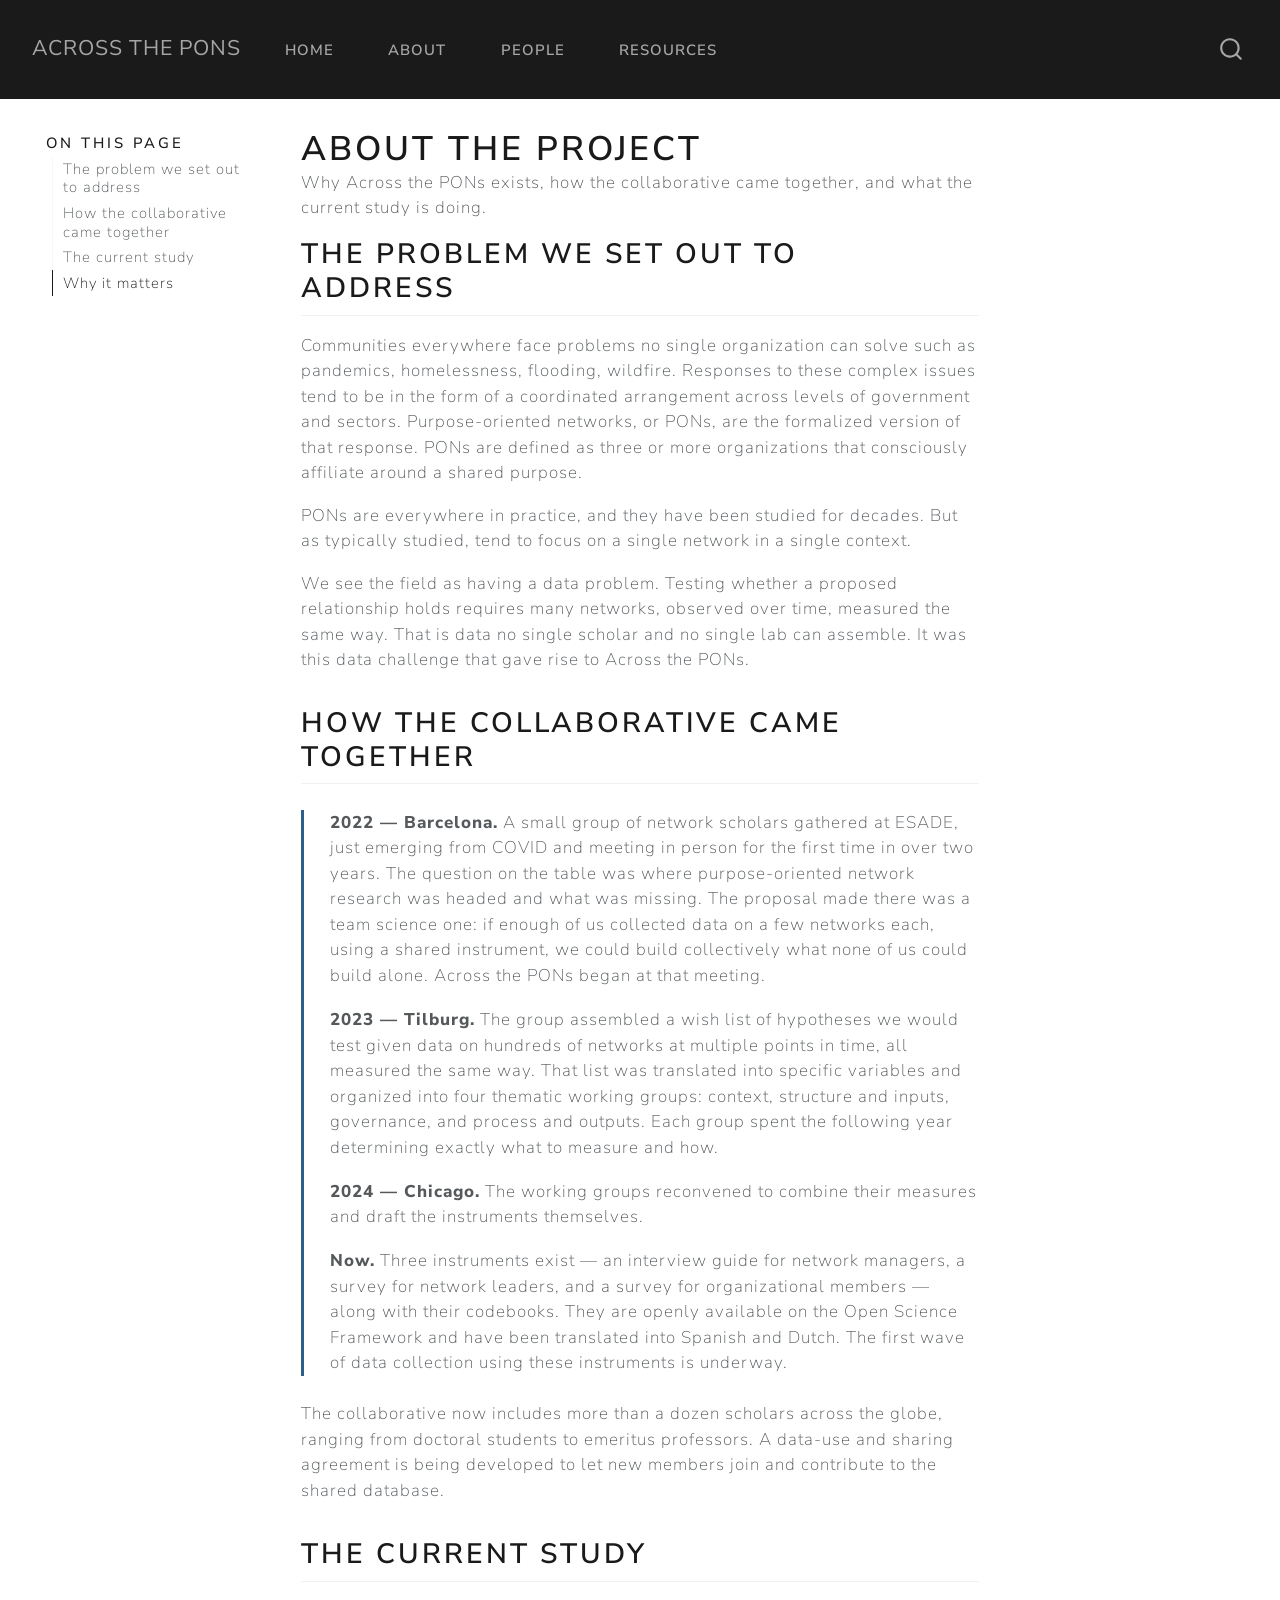
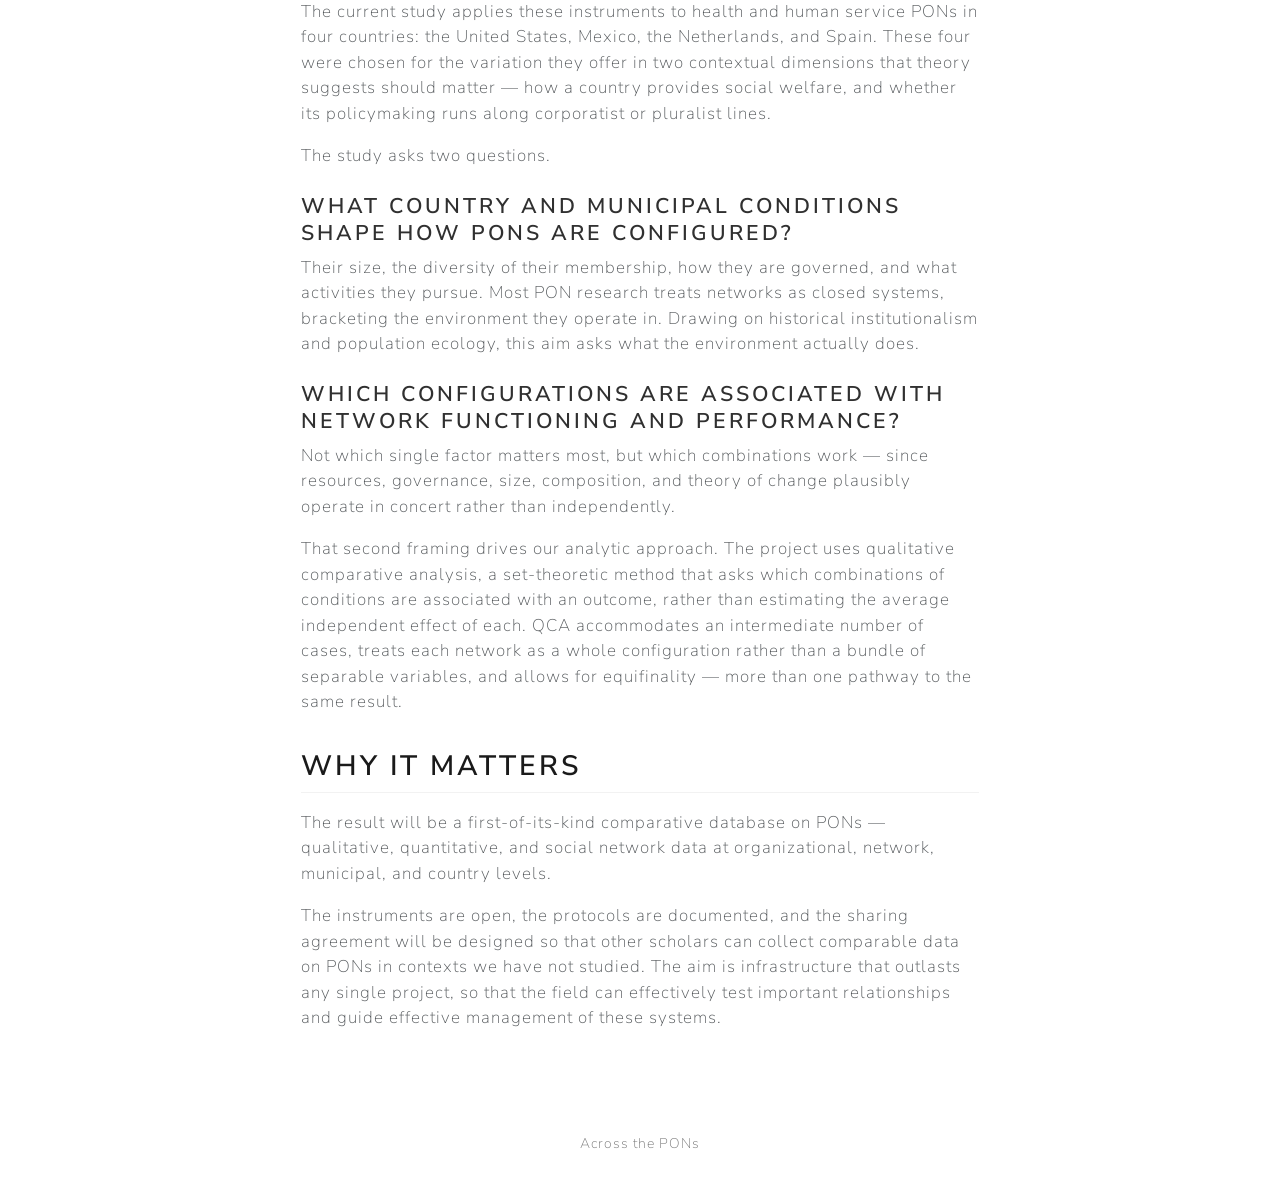
==== about.html @ 0e970400 "Built site for gh-pages" ====
<!DOCTYPE html>
<html xmlns="http://www.w3.org/1999/xhtml" lang="en" xml:lang="en"><head>

<meta charset="utf-8">
<meta name="generator" content="quarto-1.8.25">

<meta name="viewport" content="width=device-width, initial-scale=1.0, user-scalable=yes">

<meta name="description" content="Why Across the PONs exists, how the collaborative came together, and what the current study is doing.">

<title>About the Project – Across the PONs</title>
<style>
code{white-space: pre-wrap;}
span.smallcaps{font-variant: small-caps;}
div.columns{display: flex; gap: min(4vw, 1.5em);}
div.column{flex: auto; overflow-x: auto;}
div.hanging-indent{margin-left: 1.5em; text-indent: -1.5em;}
ul.task-list{list-style: none;}
ul.task-list li input[type="checkbox"] {
  width: 0.8em;
  margin: 0 0.8em 0.2em -1em; /* quarto-specific, see https://github.com/quarto-dev/quarto-cli/issues/4556 */ 
  vertical-align: middle;
}
</style>


<script src="site_libs/quarto-nav/quarto-nav.js"></script>
<script src="site_libs/quarto-nav/headroom.min.js"></script>
<script src="site_libs/clipboard/clipboard.min.js"></script>
<script src="site_libs/quarto-search/autocomplete.umd.js"></script>
<script src="site_libs/quarto-search/fuse.min.js"></script>
<script src="site_libs/quarto-search/quarto-search.js"></script>
<meta name="quarto:offset" content="./">
<script src="site_libs/quarto-html/quarto.js" type="module"></script>
<script src="site_libs/quarto-html/tabsets/tabsets.js" type="module"></script>
<script src="site_libs/quarto-html/axe/axe-check.js" type="module"></script>
<script src="site_libs/quarto-html/popper.min.js"></script>
<script src="site_libs/quarto-html/tippy.umd.min.js"></script>
<script src="site_libs/quarto-html/anchor.min.js"></script>
<link href="site_libs/quarto-html/tippy.css" rel="stylesheet">
<link href="site_libs/quarto-html/quarto-syntax-highlighting-7b89279ff1a6dce999919e0e67d4d9ec.css" rel="stylesheet" id="quarto-text-highlighting-styles">
<script src="site_libs/bootstrap/bootstrap.min.js"></script>
<link href="site_libs/bootstrap/bootstrap-icons.css" rel="stylesheet">
<link href="site_libs/bootstrap/bootstrap-cc1d64809b8ed731f92ea1275fe9f05b.min.css" rel="stylesheet" append-hash="true" id="quarto-bootstrap" data-mode="light">
<script id="quarto-search-options" type="application/json">{
  "location": "navbar",
  "copy-button": false,
  "collapse-after": 3,
  "panel-placement": "end",
  "type": "overlay",
  "limit": 50,
  "keyboard-shortcut": [
    "f",
    "/",
    "s"
  ],
  "show-item-context": false,
  "language": {
    "search-no-results-text": "No results",
    "search-matching-documents-text": "matching documents",
    "search-copy-link-title": "Copy link to search",
    "search-hide-matches-text": "Hide additional matches",
    "search-more-match-text": "more match in this document",
    "search-more-matches-text": "more matches in this document",
    "search-clear-button-title": "Clear",
    "search-text-placeholder": "",
    "search-detached-cancel-button-title": "Cancel",
    "search-submit-button-title": "Submit",
    "search-label": "Search"
  }
}</script>


<link rel="stylesheet" href="styles.css">
<meta property="og:title" content="About the Project – Across the PONs">
<meta property="og:description" content="Why Across the PONs exists, how the collaborative came together, and what the current study is doing.">
<meta property="og:site_name" content="Across the PONs">
</head>

<body class="floating nav-fixed quarto-light">

<div id="quarto-search-results"></div>
  <header id="quarto-header" class="headroom fixed-top">
    <nav class="navbar navbar-expand-lg " data-bs-theme="dark">
      <div class="navbar-container container-fluid">
      <div class="navbar-brand-container mx-auto">
    <a href="./index.html" class="navbar-brand navbar-brand-logo">
    </a>
    <a class="navbar-brand" href="./index.html">
    <span class="navbar-title">Across the PONs</span>
    </a>
  </div>
            <div id="quarto-search" class="" title="Search"></div>
          <button class="navbar-toggler" type="button" data-bs-toggle="collapse" data-bs-target="#navbarCollapse" aria-controls="navbarCollapse" role="menu" aria-expanded="false" aria-label="Toggle navigation" onclick="if (window.quartoToggleHeadroom) { window.quartoToggleHeadroom(); }">
  <span class="navbar-toggler-icon"></span>
</button>
          <div class="collapse navbar-collapse" id="navbarCollapse">
            <ul class="navbar-nav navbar-nav-scroll me-auto">
  <li class="nav-item">
    <a class="nav-link" href="./index.html"> 
<span class="menu-text">Home</span></a>
  </li>  
  <li class="nav-item">
    <a class="nav-link active" href="./about.html" aria-current="page"> 
<span class="menu-text">About</span></a>
  </li>  
  <li class="nav-item">
    <a class="nav-link" href="./people.html"> 
<span class="menu-text">People</span></a>
  </li>  
  <li class="nav-item">
    <a class="nav-link" href="./resources.html"> 
<span class="menu-text">Resources</span></a>
  </li>  
</ul>
          </div> <!-- /navcollapse -->
            <div class="quarto-navbar-tools">
</div>
      </div> <!-- /container-fluid -->
    </nav>
</header>
<!-- content -->
<div id="quarto-content" class="quarto-container page-columns page-rows-contents page-layout-article page-navbar">
<!-- sidebar -->
  <nav id="quarto-sidebar" class="sidebar collapse collapse-horizontal quarto-sidebar-collapse-item sidebar-navigation floating overflow-auto">
    <nav id="TOC" role="doc-toc" class="toc-active">
    <h2 id="toc-title">On this page</h2>
   
  <ul>
  <li><a href="#the-problem-we-set-out-to-address" id="toc-the-problem-we-set-out-to-address" class="nav-link active" data-scroll-target="#the-problem-we-set-out-to-address">The problem we set out to address</a></li>
  <li><a href="#how-the-collaborative-came-together" id="toc-how-the-collaborative-came-together" class="nav-link" data-scroll-target="#how-the-collaborative-came-together">How the collaborative came together</a></li>
  <li><a href="#the-current-study" id="toc-the-current-study" class="nav-link" data-scroll-target="#the-current-study">The current study</a></li>
  <li><a href="#why-it-matters" id="toc-why-it-matters" class="nav-link" data-scroll-target="#why-it-matters">Why it matters</a></li>
  </ul>
</nav>
</nav>
<div id="quarto-sidebar-glass" class="quarto-sidebar-collapse-item" data-bs-toggle="collapse" data-bs-target=".quarto-sidebar-collapse-item"></div>
<!-- margin-sidebar -->
    <div id="quarto-margin-sidebar" class="sidebar margin-sidebar zindex-bottom">
    </div>
<!-- main -->
<main class="content" id="quarto-document-content">

<header id="title-block-header" class="quarto-title-block default">
<div class="quarto-title">
<h1 class="title">About the Project</h1>
</div>

<div>
  <div class="description">
    Why Across the PONs exists, how the collaborative came together, and what the current study is doing.
  </div>
</div>


<div class="quarto-title-meta">

    
  
    
  </div>
  


</header>


<section id="the-problem-we-set-out-to-address" class="level2">
<h2 class="anchored" data-anchor-id="the-problem-we-set-out-to-address">The problem we set out to address</h2>
<p>Communities everywhere face problems no single organization can solve such as pandemics, homelessness, flooding, wildfire. Responses to these complex issues tend to be in the form of a coordinated arrangement across levels of government and sectors. Purpose-oriented networks, or PONs, are the formalized version of that response. PONs are defined as three or more organizations that consciously affiliate around a shared purpose.</p>
<p>PONs are everywhere in practice, and they have been studied for decades. But as typically studied, tend to focus on a single network in a single context.</p>
<p>We see the field as having a data problem. Testing whether a proposed relationship holds requires many networks, observed over time, measured the same way. That is data no single scholar and no single lab can assemble. It was this data challenge that gave rise to Across the PONs.</p>
</section>
<section id="how-the-collaborative-came-together" class="level2">
<h2 class="anchored" data-anchor-id="how-the-collaborative-came-together">How the collaborative came together</h2>
<div class="timeline">
<p><strong>2022 — Barcelona.</strong> A small group of network scholars gathered at ESADE, just emerging from COVID and meeting in person for the first time in over two years. The question on the table was where purpose-oriented network research was headed and what was missing. The proposal made there was a team science one: if enough of us collected data on a few networks each, using a shared instrument, we could build collectively what none of us could build alone. Across the PONs began at that meeting.</p>
<p><strong>2023 — Tilburg.</strong> The group assembled a wish list of hypotheses we would test given data on hundreds of networks at multiple points in time, all measured the same way. That list was translated into specific variables and organized into four thematic working groups: context, structure and inputs, governance, and process and outputs. Each group spent the following year determining exactly what to measure and how.</p>
<p><strong>2024 — Chicago.</strong> The working groups reconvened to combine their measures and draft the instruments themselves.</p>
<p><strong>Now.</strong> Three instruments exist — an interview guide for network managers, a survey for network leaders, and a survey for organizational members — along with their codebooks. They are openly available on the Open Science Framework and have been translated into Spanish and Dutch. The first wave of data collection using these instruments is underway.</p>
</div>
<p>The collaborative now includes more than a dozen scholars across the globe, ranging from doctoral students to emeritus professors. A data-use and sharing agreement is being developed to let new members join and contribute to the shared database.</p>
</section>
<section id="the-current-study" class="level2">
<h2 class="anchored" data-anchor-id="the-current-study">The current study</h2>
<p>The current study applies these instruments to health and human service PONs in four countries: the United States, Mexico, the Netherlands, and Spain. These four were chosen for the variation they offer in two contextual dimensions that theory suggests should matter — how a country provides social welfare, and whether its policymaking runs along corporatist or pluralist lines.</p>
<p>The study asks two questions.</p>
<section id="what-country-and-municipal-conditions-shape-how-pons-are-configured" class="level4">
<h4 class="anchored" data-anchor-id="what-country-and-municipal-conditions-shape-how-pons-are-configured">What country and municipal conditions shape how PONs are configured?</h4>
<p>Their size, the diversity of their membership, how they are governed, and what activities they pursue. Most PON research treats networks as closed systems, bracketing the environment they operate in. Drawing on historical institutionalism and population ecology, this aim asks what the environment actually does.</p>
</section>
<section id="which-configurations-are-associated-with-network-functioning-and-performance" class="level4">
<h4 class="anchored" data-anchor-id="which-configurations-are-associated-with-network-functioning-and-performance">Which configurations are associated with network functioning and performance?</h4>
<p>Not which single factor matters most, but which combinations work — since resources, governance, size, composition, and theory of change plausibly operate in concert rather than independently.</p>
<p>That second framing drives our analytic approach. The project uses qualitative comparative analysis, a set-theoretic method that asks which combinations of conditions are associated with an outcome, rather than estimating the average independent effect of each. QCA accommodates an intermediate number of cases, treats each network as a whole configuration rather than a bundle of separable variables, and allows for equifinality — more than one pathway to the same result.</p>
</section>
</section>
<section id="why-it-matters" class="level2">
<h2 class="anchored" data-anchor-id="why-it-matters">Why it matters</h2>
<p>The result will be a first-of-its-kind comparative database on PONs — qualitative, quantitative, and social network data at organizational, network, municipal, and country levels.</p>
<p>The instruments are open, the protocols are documented, and the sharing agreement will be designed so that other scholars can collect comparable data on PONs in contexts we have not studied. The aim is infrastructure that outlasts any single project, so that the field can effectively test important relationships and guide effective management of these systems.</p>


</section>

</main> <!-- /main -->
<script id="quarto-html-after-body" type="application/javascript">
  window.document.addEventListener("DOMContentLoaded", function (event) {
    const icon = "";
    const anchorJS = new window.AnchorJS();
    anchorJS.options = {
      placement: 'right',
      icon: icon
    };
    anchorJS.add('.anchored');
    const isCodeAnnotation = (el) => {
      for (const clz of el.classList) {
        if (clz.startsWith('code-annotation-')) {                     
          return true;
        }
      }
      return false;
    }
    const onCopySuccess = function(e) {
      // button target
      const button = e.trigger;
      // don't keep focus
      button.blur();
      // flash "checked"
      button.classList.add('code-copy-button-checked');
      var currentTitle = button.getAttribute("title");
      button.setAttribute("title", "Copied!");
      let tooltip;
      if (window.bootstrap) {
        button.setAttribute("data-bs-toggle", "tooltip");
        button.setAttribute("data-bs-placement", "left");
        button.setAttribute("data-bs-title", "Copied!");
        tooltip = new bootstrap.Tooltip(button, 
          { trigger: "manual", 
            customClass: "code-copy-button-tooltip",
            offset: [0, -8]});
        tooltip.show();    
      }
      setTimeout(function() {
        if (tooltip) {
          tooltip.hide();
          button.removeAttribute("data-bs-title");
          button.removeAttribute("data-bs-toggle");
          button.removeAttribute("data-bs-placement");
        }
        button.setAttribute("title", currentTitle);
        button.classList.remove('code-copy-button-checked');
      }, 1000);
      // clear code selection
      e.clearSelection();
    }
    const getTextToCopy = function(trigger) {
      const outerScaffold = trigger.parentElement.cloneNode(true);
      const codeEl = outerScaffold.querySelector('code');
      for (const childEl of codeEl.children) {
        if (isCodeAnnotation(childEl)) {
          childEl.remove();
        }
      }
      return codeEl.innerText;
    }
    const clipboard = new window.ClipboardJS('.code-copy-button:not([data-in-quarto-modal])', {
      text: getTextToCopy
    });
    clipboard.on('success', onCopySuccess);
    if (window.document.getElementById('quarto-embedded-source-code-modal')) {
      const clipboardModal = new window.ClipboardJS('.code-copy-button[data-in-quarto-modal]', {
        text: getTextToCopy,
        container: window.document.getElementById('quarto-embedded-source-code-modal')
      });
      clipboardModal.on('success', onCopySuccess);
    }
      var localhostRegex = new RegExp(/^(?:http|https):\/\/localhost\:?[0-9]*\//);
      var mailtoRegex = new RegExp(/^mailto:/);
        var filterRegex = new RegExp("https:\/\/across-the-pons\.github\.io");
      var isInternal = (href) => {
          return filterRegex.test(href) || localhostRegex.test(href) || mailtoRegex.test(href);
      }
      // Inspect non-navigation links and adorn them if external
     var links = window.document.querySelectorAll('a[href]:not(.nav-link):not(.navbar-brand):not(.toc-action):not(.sidebar-link):not(.sidebar-item-toggle):not(.pagination-link):not(.no-external):not([aria-hidden]):not(.dropdown-item):not(.quarto-navigation-tool):not(.about-link)');
      for (var i=0; i<links.length; i++) {
        const link = links[i];
        if (!isInternal(link.href)) {
          // undo the damage that might have been done by quarto-nav.js in the case of
          // links that we want to consider external
          if (link.dataset.originalHref !== undefined) {
            link.href = link.dataset.originalHref;
          }
        }
      }
    function tippyHover(el, contentFn, onTriggerFn, onUntriggerFn) {
      const config = {
        allowHTML: true,
        maxWidth: 500,
        delay: 100,
        arrow: false,
        appendTo: function(el) {
            return el.parentElement;
        },
        interactive: true,
        interactiveBorder: 10,
        theme: 'quarto',
        placement: 'bottom-start',
      };
      if (contentFn) {
        config.content = contentFn;
      }
      if (onTriggerFn) {
        config.onTrigger = onTriggerFn;
      }
      if (onUntriggerFn) {
        config.onUntrigger = onUntriggerFn;
      }
      window.tippy(el, config); 
    }
    const noterefs = window.document.querySelectorAll('a[role="doc-noteref"]');
    for (var i=0; i<noterefs.length; i++) {
      const ref = noterefs[i];
      tippyHover(ref, function() {
        // use id or data attribute instead here
        let href = ref.getAttribute('data-footnote-href') || ref.getAttribute('href');
        try { href = new URL(href).hash; } catch {}
        const id = href.replace(/^#\/?/, "");
        const note = window.document.getElementById(id);
        if (note) {
          return note.innerHTML;
        } else {
          return "";
        }
      });
    }
    const xrefs = window.document.querySelectorAll('a.quarto-xref');
    const processXRef = (id, note) => {
      // Strip column container classes
      const stripColumnClz = (el) => {
        el.classList.remove("page-full", "page-columns");
        if (el.children) {
          for (const child of el.children) {
            stripColumnClz(child);
          }
        }
      }
      stripColumnClz(note)
      if (id === null || id.startsWith('sec-')) {
        // Special case sections, only their first couple elements
        const container = document.createElement("div");
        if (note.children && note.children.length > 2) {
          container.appendChild(note.children[0].cloneNode(true));
          for (let i = 1; i < note.children.length; i++) {
            const child = note.children[i];
            if (child.tagName === "P" && child.innerText === "") {
              continue;
            } else {
              container.appendChild(child.cloneNode(true));
              break;
            }
          }
          if (window.Quarto?.typesetMath) {
            window.Quarto.typesetMath(container);
          }
          return container.innerHTML
        } else {
          if (window.Quarto?.typesetMath) {
            window.Quarto.typesetMath(note);
          }
          return note.innerHTML;
        }
      } else {
        // Remove any anchor links if they are present
        const anchorLink = note.querySelector('a.anchorjs-link');
        if (anchorLink) {
          anchorLink.remove();
        }
        if (window.Quarto?.typesetMath) {
          window.Quarto.typesetMath(note);
        }
        if (note.classList.contains("callout")) {
          return note.outerHTML;
        } else {
          return note.innerHTML;
        }
      }
    }
    for (var i=0; i<xrefs.length; i++) {
      const xref = xrefs[i];
      tippyHover(xref, undefined, function(instance) {
        instance.disable();
        let url = xref.getAttribute('href');
        let hash = undefined; 
        if (url.startsWith('#')) {
          hash = url;
        } else {
          try { hash = new URL(url).hash; } catch {}
        }
        if (hash) {
          const id = hash.replace(/^#\/?/, "");
          const note = window.document.getElementById(id);
          if (note !== null) {
            try {
              const html = processXRef(id, note.cloneNode(true));
              instance.setContent(html);
            } finally {
              instance.enable();
              instance.show();
            }
          } else {
            // See if we can fetch this
            fetch(url.split('#')[0])
            .then(res => res.text())
            .then(html => {
              const parser = new DOMParser();
              const htmlDoc = parser.parseFromString(html, "text/html");
              const note = htmlDoc.getElementById(id);
              if (note !== null) {
                const html = processXRef(id, note);
                instance.setContent(html);
              } 
            }).finally(() => {
              instance.enable();
              instance.show();
            });
          }
        } else {
          // See if we can fetch a full url (with no hash to target)
          // This is a special case and we should probably do some content thinning / targeting
          fetch(url)
          .then(res => res.text())
          .then(html => {
            const parser = new DOMParser();
            const htmlDoc = parser.parseFromString(html, "text/html");
            const note = htmlDoc.querySelector('main.content');
            if (note !== null) {
              // This should only happen for chapter cross references
              // (since there is no id in the URL)
              // remove the first header
              if (note.children.length > 0 && note.children[0].tagName === "HEADER") {
                note.children[0].remove();
              }
              const html = processXRef(null, note);
              instance.setContent(html);
            } 
          }).finally(() => {
            instance.enable();
            instance.show();
          });
        }
      }, function(instance) {
      });
    }
        let selectedAnnoteEl;
        const selectorForAnnotation = ( cell, annotation) => {
          let cellAttr = 'data-code-cell="' + cell + '"';
          let lineAttr = 'data-code-annotation="' +  annotation + '"';
          const selector = 'span[' + cellAttr + '][' + lineAttr + ']';
          return selector;
        }
        const selectCodeLines = (annoteEl) => {
          const doc = window.document;
          const targetCell = annoteEl.getAttribute("data-target-cell");
          const targetAnnotation = annoteEl.getAttribute("data-target-annotation");
          const annoteSpan = window.document.querySelector(selectorForAnnotation(targetCell, targetAnnotation));
          const lines = annoteSpan.getAttribute("data-code-lines").split(",");
          const lineIds = lines.map((line) => {
            return targetCell + "-" + line;
          })
          let top = null;
          let height = null;
          let parent = null;
          if (lineIds.length > 0) {
              //compute the position of the single el (top and bottom and make a div)
              const el = window.document.getElementById(lineIds[0]);
              top = el.offsetTop;
              height = el.offsetHeight;
              parent = el.parentElement.parentElement;
            if (lineIds.length > 1) {
              const lastEl = window.document.getElementById(lineIds[lineIds.length - 1]);
              const bottom = lastEl.offsetTop + lastEl.offsetHeight;
              height = bottom - top;
            }
            if (top !== null && height !== null && parent !== null) {
              // cook up a div (if necessary) and position it 
              let div = window.document.getElementById("code-annotation-line-highlight");
              if (div === null) {
                div = window.document.createElement("div");
                div.setAttribute("id", "code-annotation-line-highlight");
                div.style.position = 'absolute';
                parent.appendChild(div);
              }
              div.style.top = top - 2 + "px";
              div.style.height = height + 4 + "px";
              div.style.left = 0;
              let gutterDiv = window.document.getElementById("code-annotation-line-highlight-gutter");
              if (gutterDiv === null) {
                gutterDiv = window.document.createElement("div");
                gutterDiv.setAttribute("id", "code-annotation-line-highlight-gutter");
                gutterDiv.style.position = 'absolute';
                const codeCell = window.document.getElementById(targetCell);
                const gutter = codeCell.querySelector('.code-annotation-gutter');
                gutter.appendChild(gutterDiv);
              }
              gutterDiv.style.top = top - 2 + "px";
              gutterDiv.style.height = height + 4 + "px";
            }
            selectedAnnoteEl = annoteEl;
          }
        };
        const unselectCodeLines = () => {
          const elementsIds = ["code-annotation-line-highlight", "code-annotation-line-highlight-gutter"];
          elementsIds.forEach((elId) => {
            const div = window.document.getElementById(elId);
            if (div) {
              div.remove();
            }
          });
          selectedAnnoteEl = undefined;
        };
          // Handle positioning of the toggle
      window.addEventListener(
        "resize",
        throttle(() => {
          elRect = undefined;
          if (selectedAnnoteEl) {
            selectCodeLines(selectedAnnoteEl);
          }
        }, 10)
      );
      function throttle(fn, ms) {
      let throttle = false;
      let timer;
        return (...args) => {
          if(!throttle) { // first call gets through
              fn.apply(this, args);
              throttle = true;
          } else { // all the others get throttled
              if(timer) clearTimeout(timer); // cancel #2
              timer = setTimeout(() => {
                fn.apply(this, args);
                timer = throttle = false;
              }, ms);
          }
        };
      }
        // Attach click handler to the DT
        const annoteDls = window.document.querySelectorAll('dt[data-target-cell]');
        for (const annoteDlNode of annoteDls) {
          annoteDlNode.addEventListener('click', (event) => {
            const clickedEl = event.target;
            if (clickedEl !== selectedAnnoteEl) {
              unselectCodeLines();
              const activeEl = window.document.querySelector('dt[data-target-cell].code-annotation-active');
              if (activeEl) {
                activeEl.classList.remove('code-annotation-active');
              }
              selectCodeLines(clickedEl);
              clickedEl.classList.add('code-annotation-active');
            } else {
              // Unselect the line
              unselectCodeLines();
              clickedEl.classList.remove('code-annotation-active');
            }
          });
        }
    const findCites = (el) => {
      const parentEl = el.parentElement;
      if (parentEl) {
        const cites = parentEl.dataset.cites;
        if (cites) {
          return {
            el,
            cites: cites.split(' ')
          };
        } else {
          return findCites(el.parentElement)
        }
      } else {
        return undefined;
      }
    };
    var bibliorefs = window.document.querySelectorAll('a[role="doc-biblioref"]');
    for (var i=0; i<bibliorefs.length; i++) {
      const ref = bibliorefs[i];
      const citeInfo = findCites(ref);
      if (citeInfo) {
        tippyHover(citeInfo.el, function() {
          var popup = window.document.createElement('div');
          citeInfo.cites.forEach(function(cite) {
            var citeDiv = window.document.createElement('div');
            citeDiv.classList.add('hanging-indent');
            citeDiv.classList.add('csl-entry');
            var biblioDiv = window.document.getElementById('ref-' + cite);
            if (biblioDiv) {
              citeDiv.innerHTML = biblioDiv.innerHTML;
            }
            popup.appendChild(citeDiv);
          });
          return popup.innerHTML;
        });
      }
    }
  });
  </script>
</div> <!-- /content -->
<footer class="footer">
  <div class="nav-footer">
    <div class="nav-footer-left">
      &nbsp;
    </div>   
    <div class="nav-footer-center">
<p>Across the PONs</p>
</div>
    <div class="nav-footer-right">
      &nbsp;
    </div>
  </div>
</footer>




</body></html>
---- site_libs/quarto-html/tippy.css ----
.tippy-box[data-animation=fade][data-state=hidden]{opacity:0}[data-tippy-root]{max-width:calc(100vw - 10px)}.tippy-box{position:relative;background-color:#333;color:#fff;border-radius:4px;font-size:14px;line-height:1.4;white-space:normal;outline:0;transition-property:transform,visibility,opacity}.tippy-box[data-placement^=top]>.tippy-arrow{bottom:0}.tippy-box[data-placement^=top]>.tippy-arrow:before{bottom:-7px;left:0;border-width:8px 8px 0;border-top-color:initial;transform-origin:center top}.tippy-box[data-placement^=bottom]>.tippy-arrow{top:0}.tippy-box[data-placement^=bottom]>.tippy-arrow:before{top:-7px;left:0;border-width:0 8px 8px;border-bottom-color:initial;transform-origin:center bottom}.tippy-box[data-placement^=left]>.tippy-arrow{right:0}.tippy-box[data-placement^=left]>.tippy-arrow:before{border-width:8px 0 8px 8px;border-left-color:initial;right:-7px;transform-origin:center left}.tippy-box[data-placement^=right]>.tippy-arrow{left:0}.tippy-box[data-placement^=right]>.tippy-arrow:before{left:-7px;border-width:8px 8px 8px 0;border-right-color:initial;transform-origin:center right}.tippy-box[data-inertia][data-state=visible]{transition-timing-function:cubic-bezier(.54,1.5,.38,1.11)}.tippy-arrow{width:16px;height:16px;color:#333}.tippy-arrow:before{content:"";position:absolute;border-color:transparent;border-style:solid}.tippy-content{position:relative;padding:5px 9px;z-index:1}
---- site_libs/quarto-html/quarto-syntax-highlighting-7b89279ff1a6dce999919e0e67d4d9ec.css ----
/* quarto syntax highlight colors */
:root {
  --quarto-hl-ot-color: #003B4F;
  --quarto-hl-at-color: #657422;
  --quarto-hl-ss-color: #20794D;
  --quarto-hl-an-color: #5E5E5E;
  --quarto-hl-fu-color: #4758AB;
  --quarto-hl-st-color: #20794D;
  --quarto-hl-cf-color: #003B4F;
  --quarto-hl-op-color: #5E5E5E;
  --quarto-hl-er-color: #AD0000;
  --quarto-hl-bn-color: #AD0000;
  --quarto-hl-al-color: #AD0000;
  --quarto-hl-va-color: #111111;
  --quarto-hl-bu-color: inherit;
  --quarto-hl-ex-color: inherit;
  --quarto-hl-pp-color: #AD0000;
  --quarto-hl-in-color: #5E5E5E;
  --quarto-hl-vs-color: #20794D;
  --quarto-hl-wa-color: #5E5E5E;
  --quarto-hl-do-color: #5E5E5E;
  --quarto-hl-im-color: #00769E;
  --quarto-hl-ch-color: #20794D;
  --quarto-hl-dt-color: #AD0000;
  --quarto-hl-fl-color: #AD0000;
  --quarto-hl-co-color: #5E5E5E;
  --quarto-hl-cv-color: #5E5E5E;
  --quarto-hl-cn-color: #8f5902;
  --quarto-hl-sc-color: #5E5E5E;
  --quarto-hl-dv-color: #AD0000;
  --quarto-hl-kw-color: #003B4F;
}

/* other quarto variables */
:root {
  --quarto-font-monospace: SFMono-Regular, Menlo, Monaco, Consolas, "Liberation Mono", "Courier New", monospace;
}

/* syntax highlight based on Pandoc's rules */
pre > code.sourceCode > span {
  color: #003B4F;
}

code.sourceCode > span {
  color: #003B4F;
}

div.sourceCode,
div.sourceCode pre.sourceCode {
  color: #003B4F;
}

/* Normal */
code span {
  color: #003B4F;
}

/* Alert */
code span.al {
  color: #AD0000;
  font-style: inherit;
}

/* Annotation */
code span.an {
  color: #5E5E5E;
  font-style: inherit;
}

/* Attribute */
code span.at {
  color: #657422;
  font-style: inherit;
}

/* BaseN */
code span.bn {
  color: #AD0000;
  font-style: inherit;
}

/* BuiltIn */
code span.bu {
  font-style: inherit;
}

/* ControlFlow */
code span.cf {
  color: #003B4F;
  font-weight: bold;
  font-style: inherit;
}

/* Char */
code span.ch {
  color: #20794D;
  font-style: inherit;
}

/* Constant */
code span.cn {
  color: #8f5902;
  font-style: inherit;
}

/* Comment */
code span.co {
  color: #5E5E5E;
  font-style: inherit;
}

/* CommentVar */
code span.cv {
  color: #5E5E5E;
  font-style: italic;
}

/* Documentation */
code span.do {
  color: #5E5E5E;
  font-style: italic;
}

/* DataType */
code span.dt {
  color: #AD0000;
  font-style: inherit;
}

/* DecVal */
code span.dv {
  color: #AD0000;
  font-style: inherit;
}

/* Error */
code span.er {
  color: #AD0000;
  font-style: inherit;
}

/* Extension */
code span.ex {
  font-style: inherit;
}

/* Float */
code span.fl {
  color: #AD0000;
  font-style: inherit;
}

/* Function */
code span.fu {
  color: #4758AB;
  font-style: inherit;
}

/* Import */
code span.im {
  color: #00769E;
  font-style: inherit;
}

/* Information */
code span.in {
  color: #5E5E5E;
  font-style: inherit;
}

/* Keyword */
code span.kw {
  color: #003B4F;
  font-weight: bold;
  font-style: inherit;
}

/* Operator */
code span.op {
  color: #5E5E5E;
  font-style: inherit;
}

/* Other */
code span.ot {
  color: #003B4F;
  font-style: inherit;
}

/* Preprocessor */
code span.pp {
  color: #AD0000;
  font-style: inherit;
}

/* SpecialChar */
code span.sc {
  color: #5E5E5E;
  font-style: inherit;
}

/* SpecialString */
code span.ss {
  color: #20794D;
  font-style: inherit;
}

/* String */
code span.st {
  color: #20794D;
  font-style: inherit;
}

/* Variable */
code span.va {
  color: #111111;
  font-style: inherit;
}

/* VerbatimString */
code span.vs {
  color: #20794D;
  font-style: inherit;
}

/* Warning */
code span.wa {
  color: #5E5E5E;
  font-style: italic;
}

.prevent-inlining {
  content: "</";
}

/*# sourceMappingURL=3944bc705cfaf4c80e56f77c5205168a.css.map */
---- styles.css ----
/* Across the PONs — site styles */

/* Opening statement on the landing page */
.lead-text {
  font-size: 1.25rem;
  line-height: 1.6;
  font-weight: 300;
  margin: 2rem 0 2.5rem 0;
  padding-left: 1.25rem;
  border-left: 3px solid #2c5f8a;
}

/* Navigation cards */
.grid h3 {
  margin-top: 0;
  font-size: 1.15rem;
}

.grid h3 a {
  text-decoration: none;
}

.grid h3 a:hover {
  text-decoration: underline;
}

/* Give the banner more vertical presence */
.quarto-title-block .quarto-title-banner {
  min-height: 340px;
  display: flex;
  align-items: center;
}

/* Keep title text legible over a photographic background */
.quarto-title-banner h1.title,
.quarto-title-banner .subtitle {
  text-shadow: 0 2px 8px rgba(0, 0, 0, 0.55);
}

/* Table on the landing page — remove the boxed look */
table {
  border-collapse: collapse;
}

/* Timeline block on the About page */
.timeline {
  border-left: 3px solid #2c5f8a;
  padding-left: 1.5rem;
  margin: 1.5rem 0;
}

.timeline p {
  margin-bottom: 1.1rem;
}

css
/* Person cards */
.person-card {
  background: #f8f9fa;
  border-left: 4px solid #2c5f8a;
  padding: 1.1rem 1.25rem;
  height: 100%;
}

.person-name {
  display: block;
  font-weight: 600;
  font-size: 1.05rem;
  margin-bottom: 0.2rem;
}

.person-title {
  display: block;
  font-size: 0.9rem;
  color: #495057;
  line-height: 1.35;
}

.person-inst {
  display: block;
  font-size: 0.9rem;
  color: #6c757d;
  line-height: 1.35;
}

/* Members table */
table {
  width: 100%;
  font-size: 0.95rem;
}

table thead th {
  border-bottom: 2px solid #2c5f8a;
  text-align: left;
}

table tbody tr:nth-child(even) {
  background: #f8f9fa;
}

table td {
  padding: 0.5rem 0.75rem;
}

/* Lux renders strong too lightly to read as emphasis */
.quarto-container strong,
.quarto-container b,
p strong,
li strong {
  font-weight: 800 !important;
}
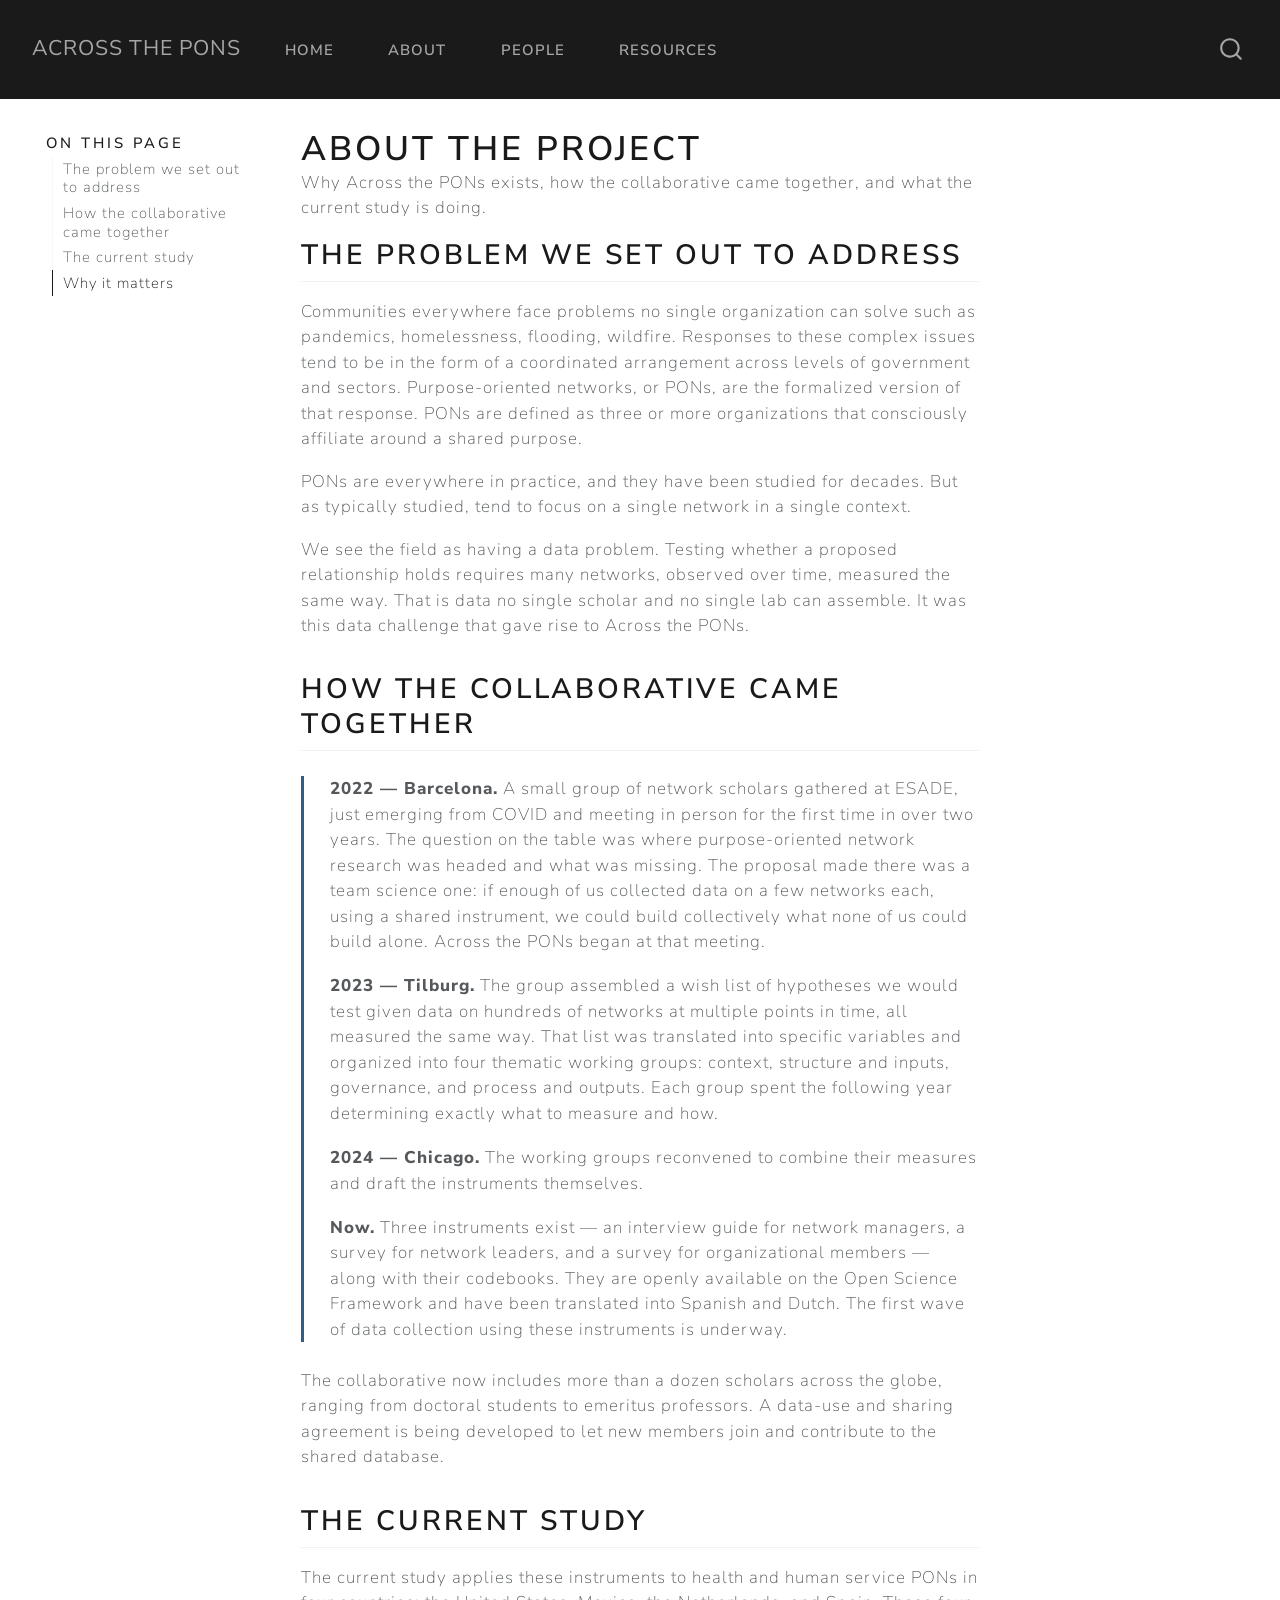
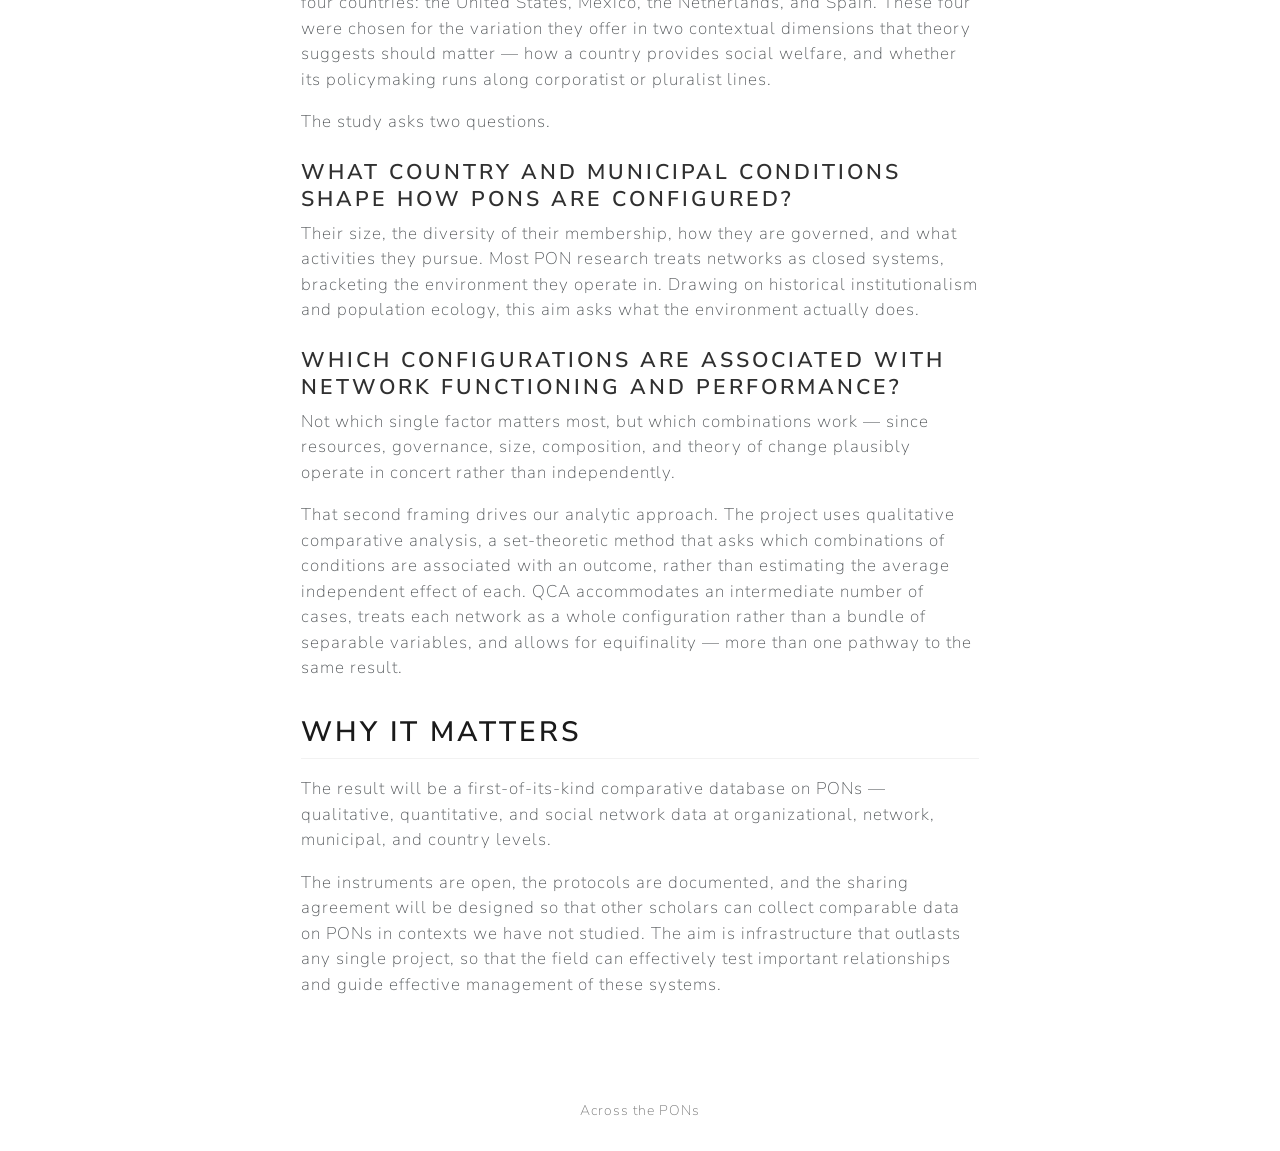
==== commit 0f05c7aa: "Built site for gh-pages" ====
--- a/about.html
+++ b/about.html
@@ -291,6 +291,13 @@
           if (link.dataset.originalHref !== undefined) {
             link.href = link.dataset.originalHref;
           }
+            // target, if specified
+            link.setAttribute("target", "_blank");
+            if (link.getAttribute("rel") === null) {
+              link.setAttribute("rel", "noopener");
+            }
+            // default icon
+            link.classList.add("external");
         }
       }
     function tippyHover(el, contentFn, onTriggerFn, onUntriggerFn) {
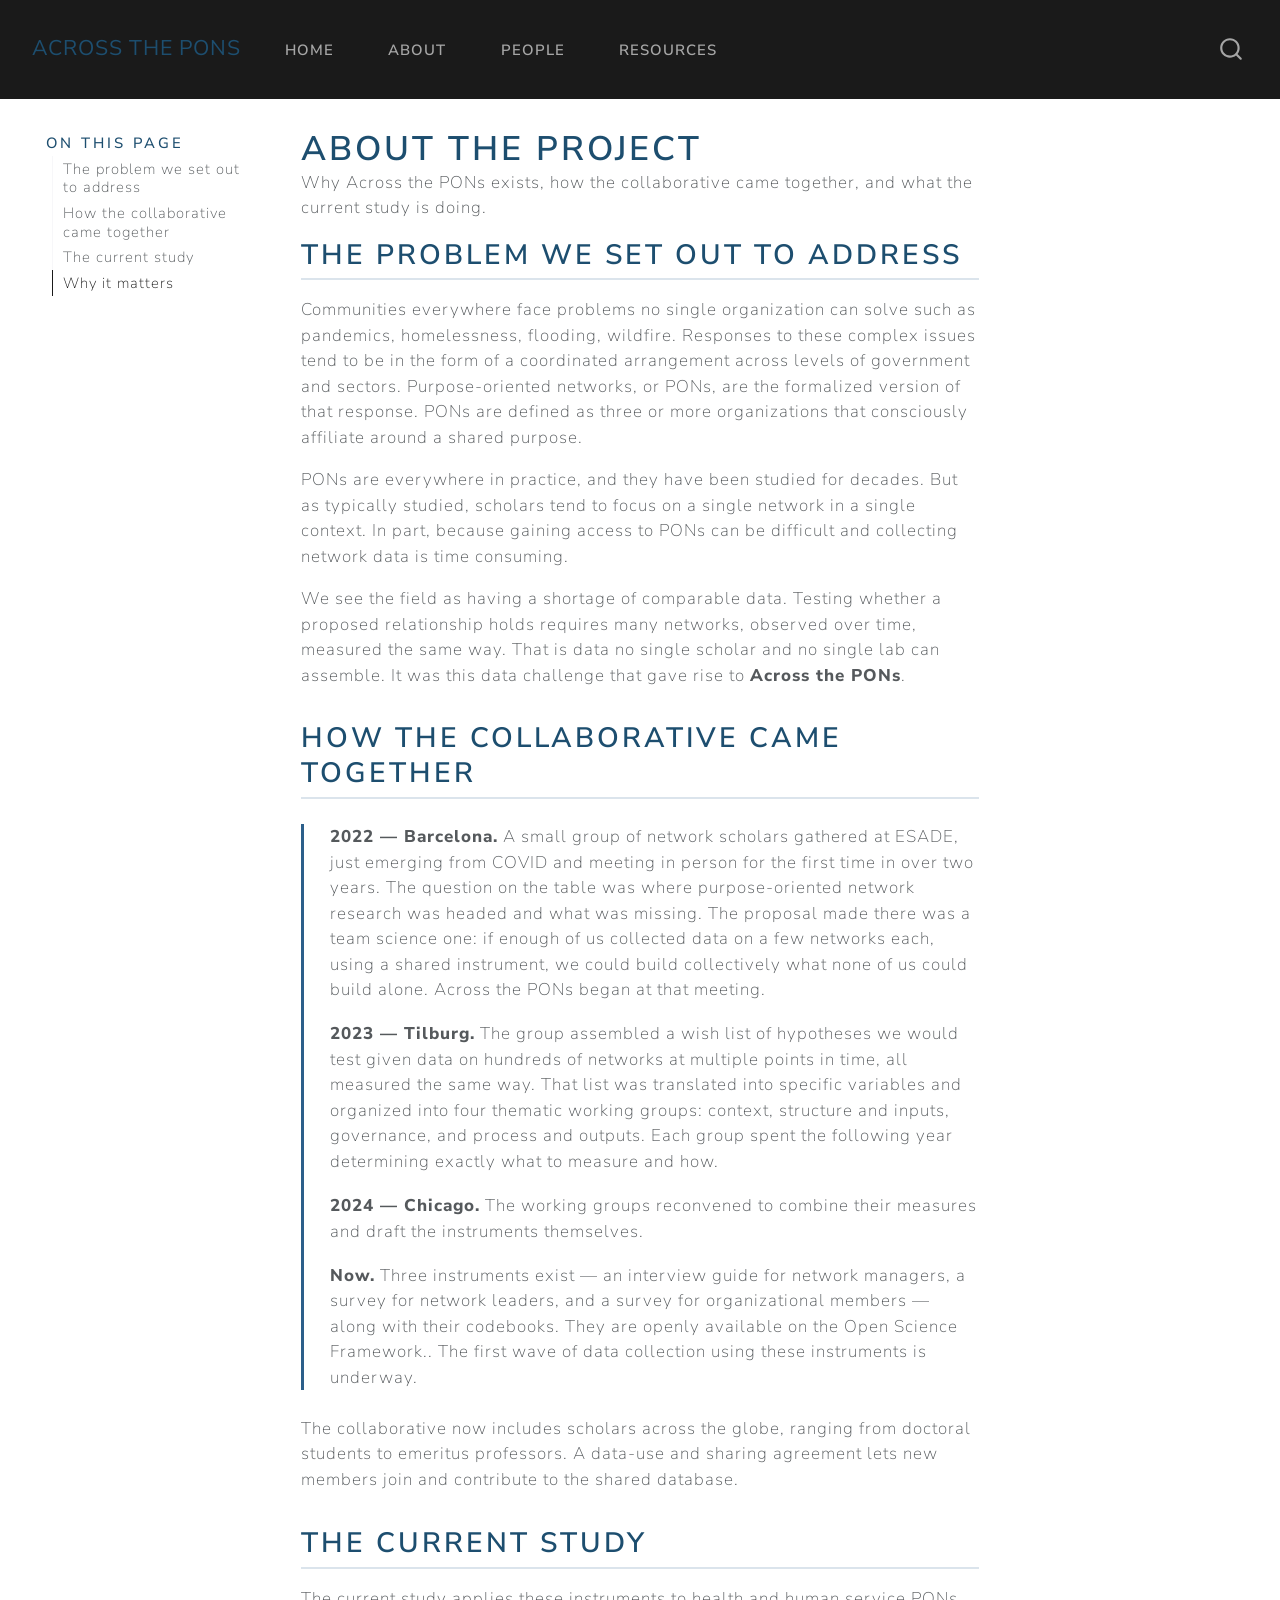
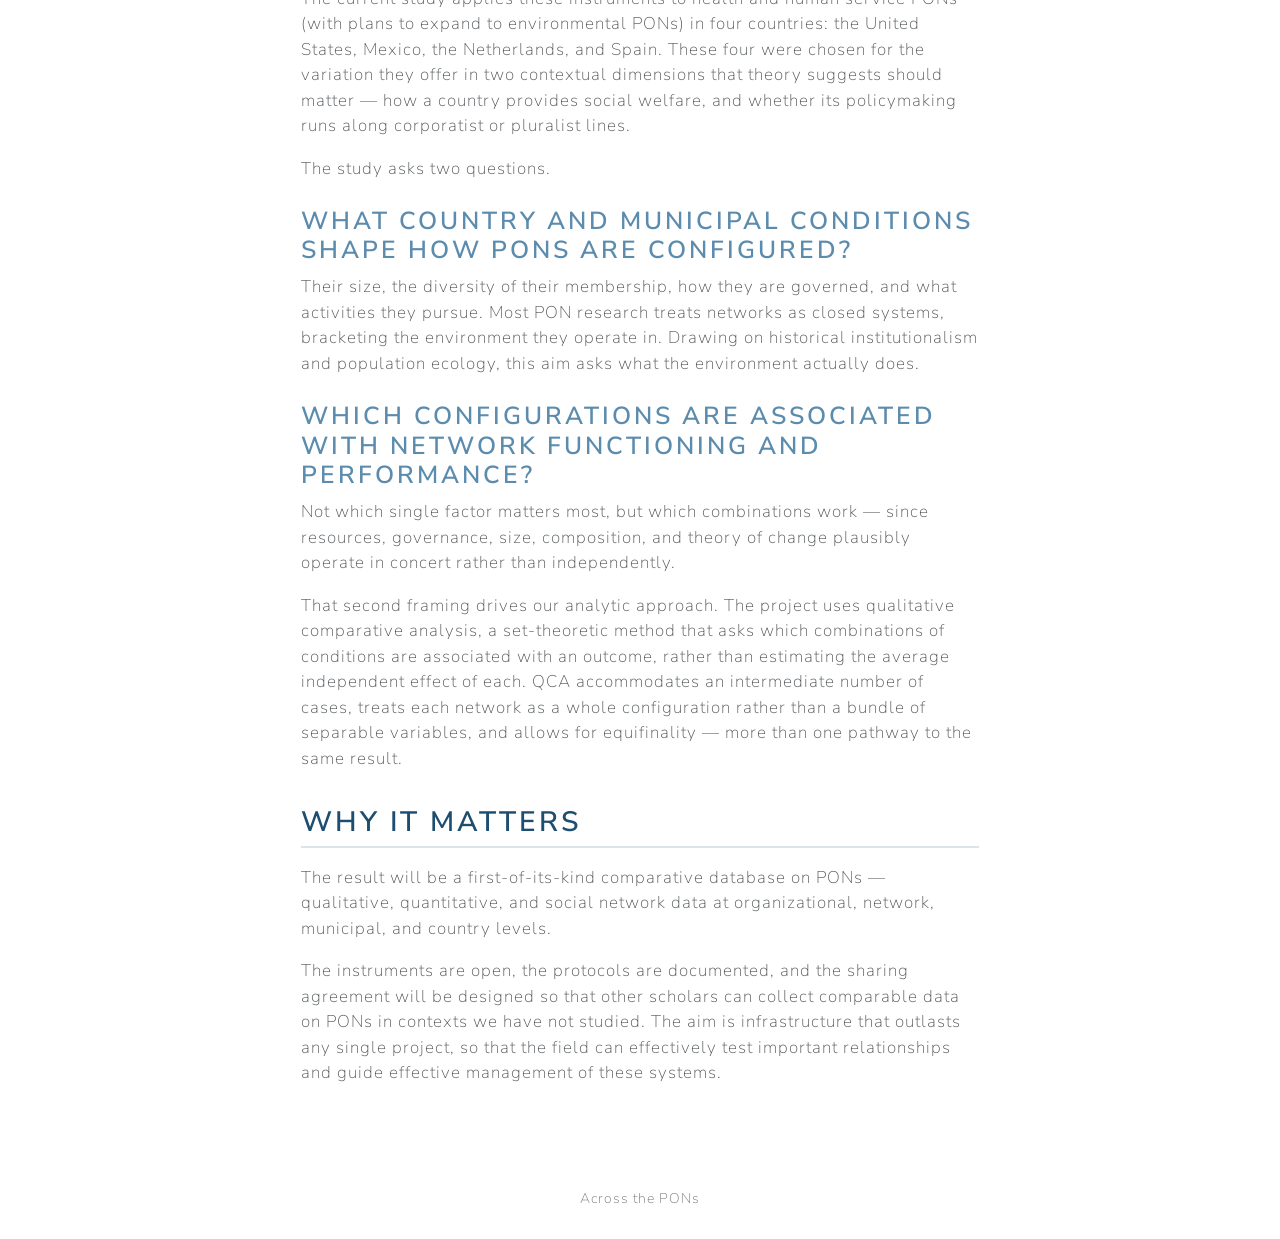
==== commit 0e82c3d1: "Built site for gh-pages" ====
--- a/about.html
+++ b/about.html
@@ -129,7 +129,11 @@
   <ul>
   <li><a href="#the-problem-we-set-out-to-address" id="toc-the-problem-we-set-out-to-address" class="nav-link active" data-scroll-target="#the-problem-we-set-out-to-address">The problem we set out to address</a></li>
   <li><a href="#how-the-collaborative-came-together" id="toc-how-the-collaborative-came-together" class="nav-link" data-scroll-target="#how-the-collaborative-came-together">How the collaborative came together</a></li>
-  <li><a href="#the-current-study" id="toc-the-current-study" class="nav-link" data-scroll-target="#the-current-study">The current study</a></li>
+  <li><a href="#the-current-study" id="toc-the-current-study" class="nav-link" data-scroll-target="#the-current-study">The current study</a>
+  <ul class="collapse">
+  <li><a href="#what-country-and-municipal-conditions-shape-how-pons-are-configured" id="toc-what-country-and-municipal-conditions-shape-how-pons-are-configured" class="nav-link" data-scroll-target="#what-country-and-municipal-conditions-shape-how-pons-are-configured">What country and municipal conditions shape how PONs are configured?</a></li>
+  <li><a href="#which-configurations-are-associated-with-network-functioning-and-performance" id="toc-which-configurations-are-associated-with-network-functioning-and-performance" class="nav-link" data-scroll-target="#which-configurations-are-associated-with-network-functioning-and-performance">Which configurations are associated with network functioning and performance?</a></li>
+  </ul></li>
   <li><a href="#why-it-matters" id="toc-why-it-matters" class="nav-link" data-scroll-target="#why-it-matters">Why it matters</a></li>
   </ul>
 </nav>
@@ -168,8 +172,8 @@
 <section id="the-problem-we-set-out-to-address" class="level2">
 <h2 class="anchored" data-anchor-id="the-problem-we-set-out-to-address">The problem we set out to address</h2>
 <p>Communities everywhere face problems no single organization can solve such as pandemics, homelessness, flooding, wildfire. Responses to these complex issues tend to be in the form of a coordinated arrangement across levels of government and sectors. Purpose-oriented networks, or PONs, are the formalized version of that response. PONs are defined as three or more organizations that consciously affiliate around a shared purpose.</p>
-<p>PONs are everywhere in practice, and they have been studied for decades. But as typically studied, tend to focus on a single network in a single context.</p>
-<p>We see the field as having a data problem. Testing whether a proposed relationship holds requires many networks, observed over time, measured the same way. That is data no single scholar and no single lab can assemble. It was this data challenge that gave rise to Across the PONs.</p>
+<p>PONs are everywhere in practice, and they have been studied for decades. But as typically studied, scholars tend to focus on a single network in a single context. In part, because gaining access to PONs can be difficult and collecting network data is time consuming.</p>
+<p>We see the field as having a shortage of comparable data. Testing whether a proposed relationship holds requires many networks, observed over time, measured the same way. That is data no single scholar and no single lab can assemble. It was this data challenge that gave rise to <strong>Across the PONs</strong>.</p>
 </section>
 <section id="how-the-collaborative-came-together" class="level2">
 <h2 class="anchored" data-anchor-id="how-the-collaborative-came-together">How the collaborative came together</h2>
@@ -177,20 +181,20 @@
 <p><strong>2022 — Barcelona.</strong> A small group of network scholars gathered at ESADE, just emerging from COVID and meeting in person for the first time in over two years. The question on the table was where purpose-oriented network research was headed and what was missing. The proposal made there was a team science one: if enough of us collected data on a few networks each, using a shared instrument, we could build collectively what none of us could build alone. Across the PONs began at that meeting.</p>
 <p><strong>2023 — Tilburg.</strong> The group assembled a wish list of hypotheses we would test given data on hundreds of networks at multiple points in time, all measured the same way. That list was translated into specific variables and organized into four thematic working groups: context, structure and inputs, governance, and process and outputs. Each group spent the following year determining exactly what to measure and how.</p>
 <p><strong>2024 — Chicago.</strong> The working groups reconvened to combine their measures and draft the instruments themselves.</p>
-<p><strong>Now.</strong> Three instruments exist — an interview guide for network managers, a survey for network leaders, and a survey for organizational members — along with their codebooks. They are openly available on the Open Science Framework and have been translated into Spanish and Dutch. The first wave of data collection using these instruments is underway.</p>
+<p><strong>Now.</strong> Three instruments exist — an interview guide for network managers, a survey for network leaders, and a survey for organizational members — along with their codebooks. They are openly available on the Open Science Framework.. The first wave of data collection using these instruments is underway.</p>
 </div>
-<p>The collaborative now includes more than a dozen scholars across the globe, ranging from doctoral students to emeritus professors. A data-use and sharing agreement is being developed to let new members join and contribute to the shared database.</p>
+<p>The collaborative now includes scholars across the globe, ranging from doctoral students to emeritus professors. A data-use and sharing agreement lets new members join and contribute to the shared database.</p>
 </section>
 <section id="the-current-study" class="level2">
 <h2 class="anchored" data-anchor-id="the-current-study">The current study</h2>
-<p>The current study applies these instruments to health and human service PONs in four countries: the United States, Mexico, the Netherlands, and Spain. These four were chosen for the variation they offer in two contextual dimensions that theory suggests should matter — how a country provides social welfare, and whether its policymaking runs along corporatist or pluralist lines.</p>
+<p>The current study applies these instruments to health and human service PONs (with plans to expand to environmental PONs) in four countries: the United States, Mexico, the Netherlands, and Spain. These four were chosen for the variation they offer in two contextual dimensions that theory suggests should matter — how a country provides social welfare, and whether its policymaking runs along corporatist or pluralist lines.</p>
 <p>The study asks two questions.</p>
-<section id="what-country-and-municipal-conditions-shape-how-pons-are-configured" class="level4">
-<h4 class="anchored" data-anchor-id="what-country-and-municipal-conditions-shape-how-pons-are-configured">What country and municipal conditions shape how PONs are configured?</h4>
+<section id="what-country-and-municipal-conditions-shape-how-pons-are-configured" class="level3">
+<h3 class="anchored" data-anchor-id="what-country-and-municipal-conditions-shape-how-pons-are-configured">What country and municipal conditions shape how PONs are configured?</h3>
 <p>Their size, the diversity of their membership, how they are governed, and what activities they pursue. Most PON research treats networks as closed systems, bracketing the environment they operate in. Drawing on historical institutionalism and population ecology, this aim asks what the environment actually does.</p>
 </section>
-<section id="which-configurations-are-associated-with-network-functioning-and-performance" class="level4">
-<h4 class="anchored" data-anchor-id="which-configurations-are-associated-with-network-functioning-and-performance">Which configurations are associated with network functioning and performance?</h4>
+<section id="which-configurations-are-associated-with-network-functioning-and-performance" class="level3">
+<h3 class="anchored" data-anchor-id="which-configurations-are-associated-with-network-functioning-and-performance">Which configurations are associated with network functioning and performance?</h3>
 <p>Not which single factor matters most, but which combinations work — since resources, governance, size, composition, and theory of change plausibly operate in concert rather than independently.</p>
 <p>That second framing drives our analytic approach. The project uses qualitative comparative analysis, a set-theoretic method that asks which combinations of conditions are associated with an outcome, rather than estimating the average independent effect of each. QCA accommodates an intermediate number of cases, treats each network as a whole configuration rather than a bundle of separable variables, and allows for equifinality — more than one pathway to the same result.</p>
 </section>
--- a/styles.css
+++ b/styles.css
@@ -1,6 +1,57 @@
-/* Across the PONs — site styles */
+/* Across the PONs — site styles
+   ------------------------------------------------------------------
+   Palette:
+   #1d4e6f  deep blue   — section headings, page titles
+   #2c5f8a  mid blue    — accents, borders, links
+   #4a7fa5  light blue  — subheadings
+   #f8f9fa  light grey  — card and table row backgrounds
+   ------------------------------------------------------------------ */
 
-/* Opening statement on the landing page */
+
+/* ---- Headings and links --------------------------------------------- */
+
+h2, .h2 {
+  color: #1d4e6f;
+  border-bottom: 2px solid #dbe4ec;
+  padding-bottom: 0.35rem;
+}
+
+h3, .h3 {
+  color: #4a7fa5;
+}
+
+h4, .h4 {
+  color: #2c5f8a;
+}
+
+.quarto-title h1.title {
+  color: #1d4e6f;
+}
+
+a {
+  color: #2c5f8a;
+}
+
+a:hover {
+  color: #1d4e6f;
+}
+
+.navbar-brand {
+  color: #1d4e6f !important;
+}
+
+/* Lux renders strong too lightly to read as emphasis */
+.quarto-container strong,
+.quarto-container b,
+p strong,
+li strong {
+  font-weight: 800 !important;
+}
+
+
+/* ---- Landing page ---------------------------------------------------- */
+
+/* Opening statement */
 .lead-text {
   font-size: 1.25rem;
   line-height: 1.6;
@@ -24,25 +75,22 @@
   text-decoration: underline;
 }
 
-/* Give the banner more vertical presence */
+/* Banner */
 .quarto-title-block .quarto-title-banner {
   min-height: 340px;
   display: flex;
   align-items: center;
 }
 
-/* Keep title text legible over a photographic background */
+/* Keep banner text legible over a photographic background */
 .quarto-title-banner h1.title,
 .quarto-title-banner .subtitle {
   text-shadow: 0 2px 8px rgba(0, 0, 0, 0.55);
 }
 
-/* Table on the landing page — remove the boxed look */
-table {
-  border-collapse: collapse;
-}
 
-/* Timeline block on the About page */
+/* ---- About page ------------------------------------------------------ */
+
 .timeline {
   border-left: 3px solid #2c5f8a;
   padding-left: 1.5rem;
@@ -53,8 +101,9 @@
   margin-bottom: 1.1rem;
 }
 
-css
-/* Person cards */
+
+/* ---- People page ----------------------------------------------------- */
+
 .person-card {
   background: #f8f9fa;
   border-left: 4px solid #2c5f8a;
@@ -83,10 +132,13 @@
   line-height: 1.35;
 }
 
-/* Members table */
+
+/* ---- Tables ---------------------------------------------------------- */
+
 table {
   width: 100%;
   font-size: 0.95rem;
+  border-collapse: collapse;
 }
 
 table thead th {
@@ -101,11 +153,3 @@
 table td {
   padding: 0.5rem 0.75rem;
 }
-
-/* Lux renders strong too lightly to read as emphasis */
-.quarto-container strong,
-.quarto-container b,
-p strong,
-li strong {
-  font-weight: 800 !important;
-}
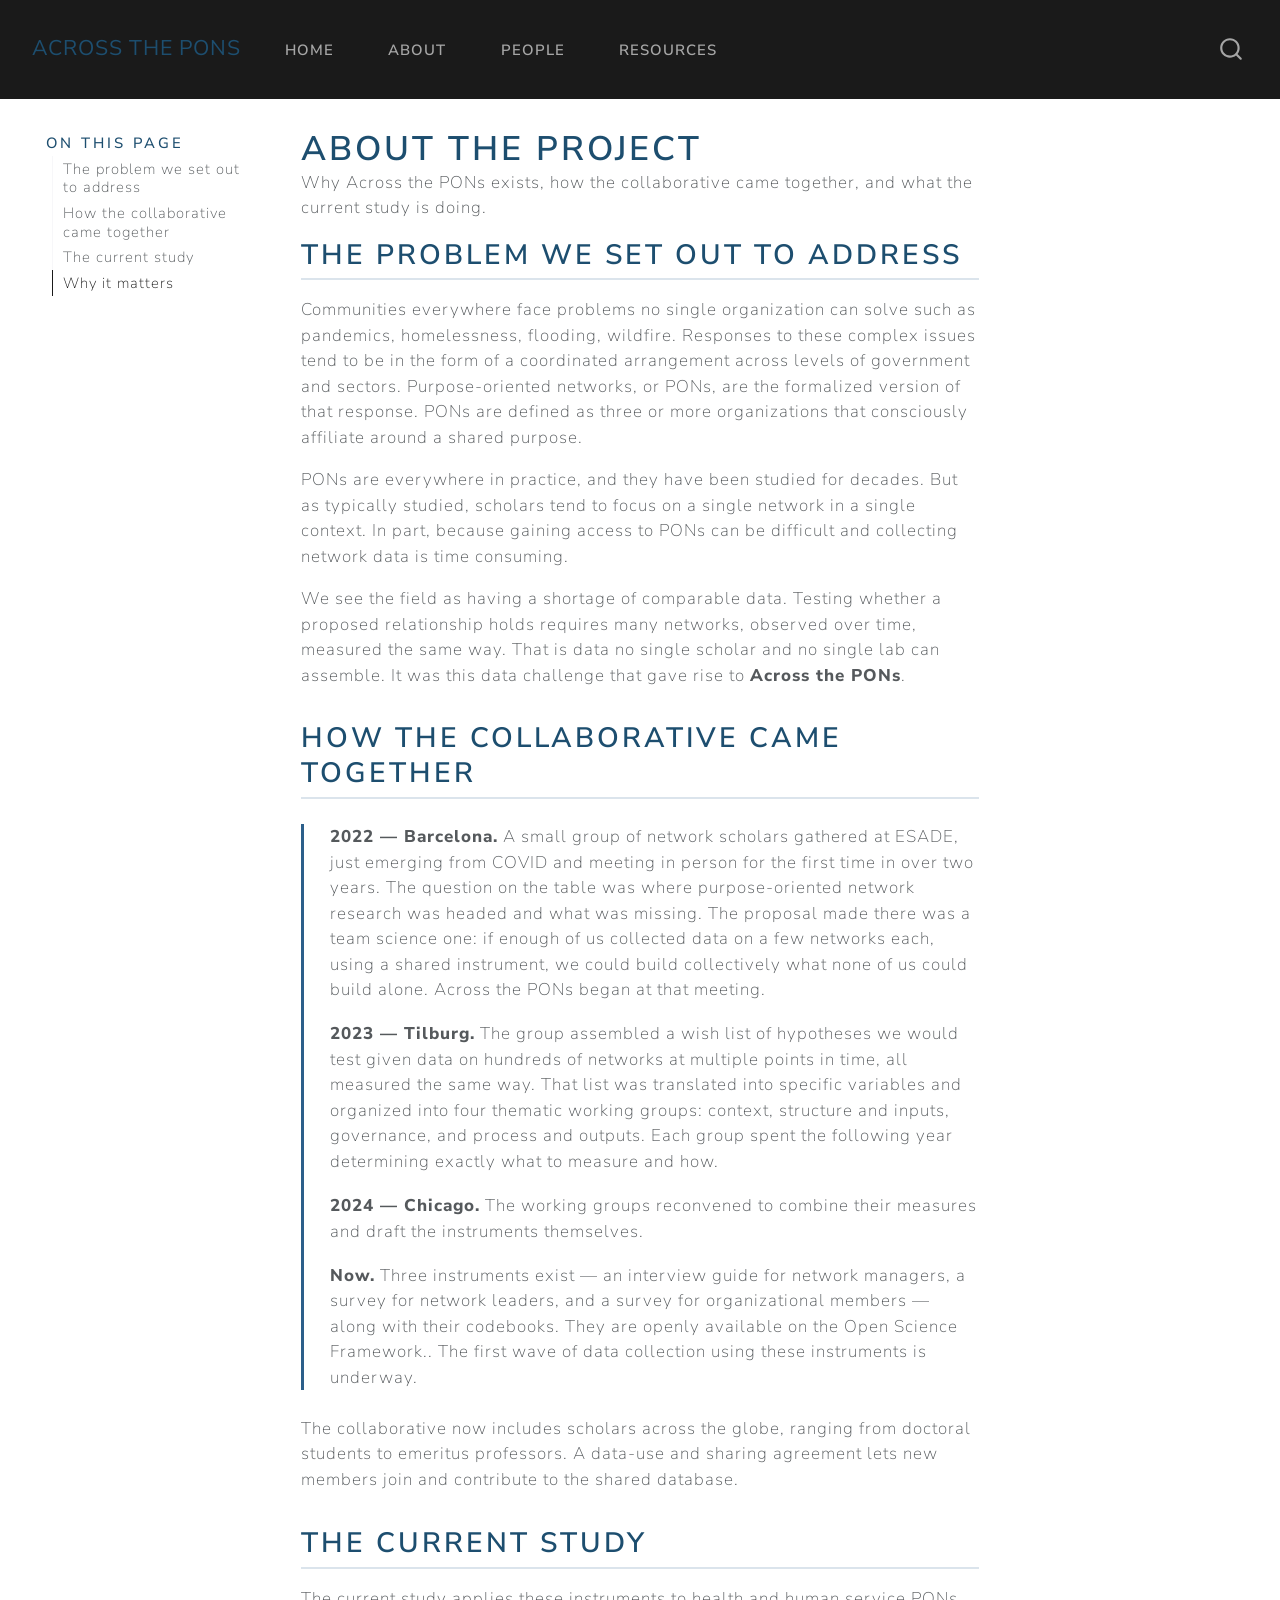
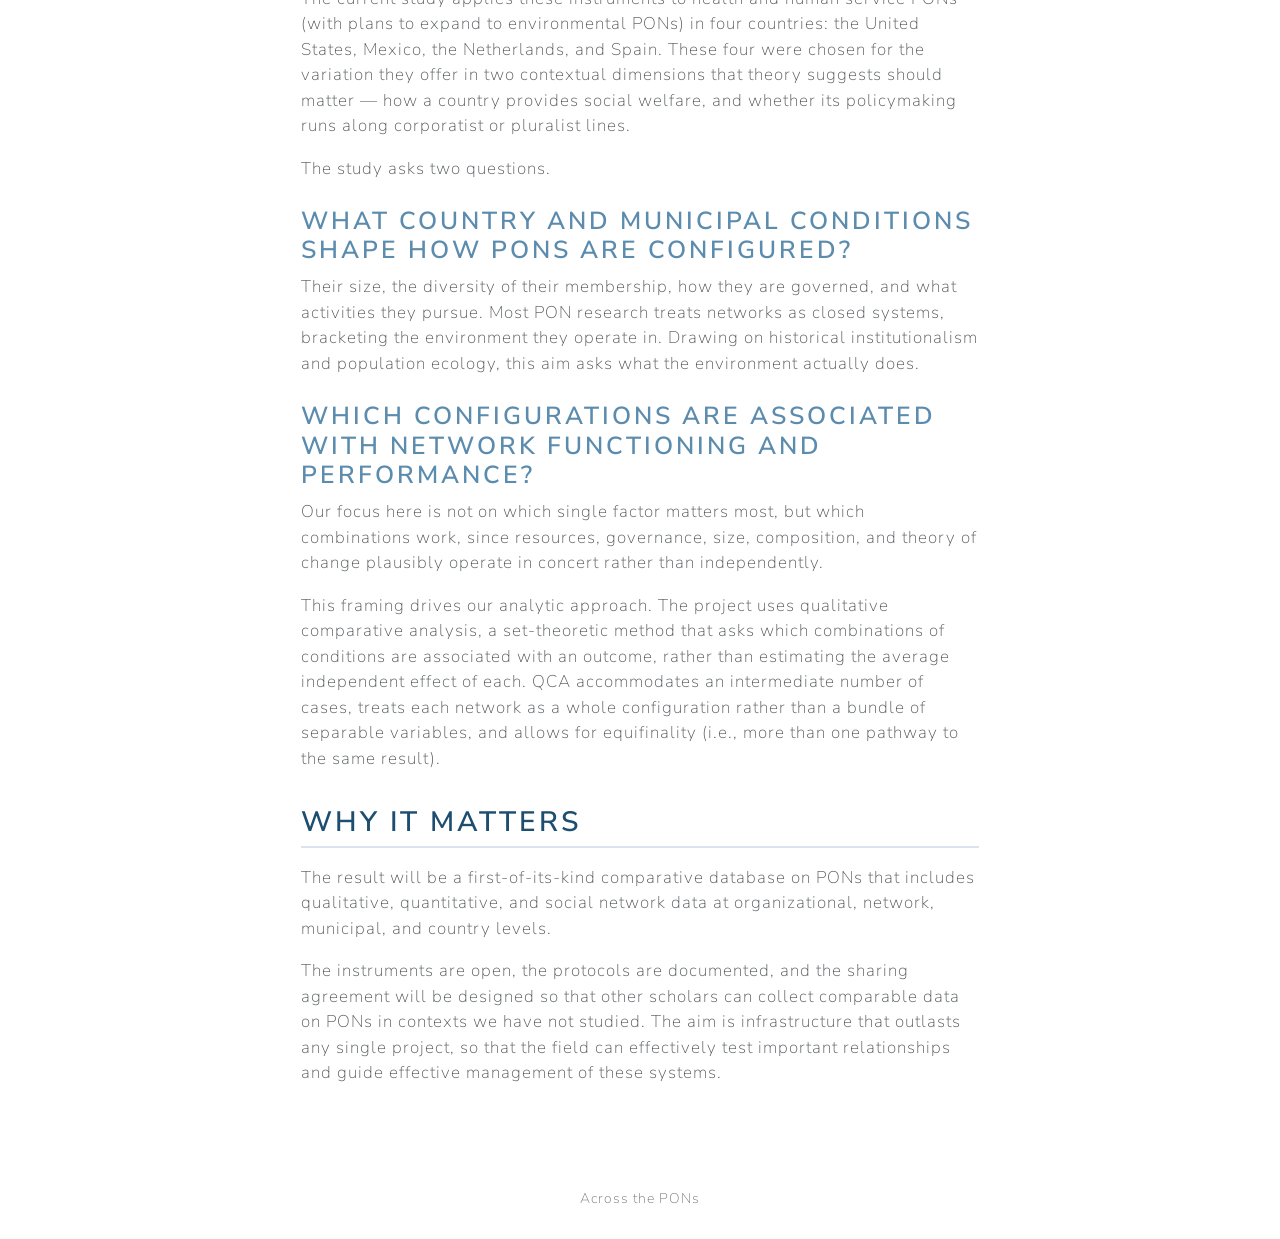
==== commit b21c5de6: "Built site for gh-pages" ====
--- a/about.html
+++ b/about.html
@@ -195,13 +195,13 @@
 </section>
 <section id="which-configurations-are-associated-with-network-functioning-and-performance" class="level3">
 <h3 class="anchored" data-anchor-id="which-configurations-are-associated-with-network-functioning-and-performance">Which configurations are associated with network functioning and performance?</h3>
-<p>Not which single factor matters most, but which combinations work — since resources, governance, size, composition, and theory of change plausibly operate in concert rather than independently.</p>
-<p>That second framing drives our analytic approach. The project uses qualitative comparative analysis, a set-theoretic method that asks which combinations of conditions are associated with an outcome, rather than estimating the average independent effect of each. QCA accommodates an intermediate number of cases, treats each network as a whole configuration rather than a bundle of separable variables, and allows for equifinality — more than one pathway to the same result.</p>
+<p>Our focus here is not on which single factor matters most, but which combinations work, since resources, governance, size, composition, and theory of change plausibly operate in concert rather than independently.</p>
+<p>This framing drives our analytic approach. The project uses qualitative comparative analysis, a set-theoretic method that asks which combinations of conditions are associated with an outcome, rather than estimating the average independent effect of each. QCA accommodates an intermediate number of cases, treats each network as a whole configuration rather than a bundle of separable variables, and allows for equifinality (i.e., more than one pathway to the same result).</p>
 </section>
 </section>
 <section id="why-it-matters" class="level2">
 <h2 class="anchored" data-anchor-id="why-it-matters">Why it matters</h2>
-<p>The result will be a first-of-its-kind comparative database on PONs — qualitative, quantitative, and social network data at organizational, network, municipal, and country levels.</p>
+<p>The result will be a first-of-its-kind comparative database on PONs that includes qualitative, quantitative, and social network data at organizational, network, municipal, and country levels.</p>
 <p>The instruments are open, the protocols are documented, and the sharing agreement will be designed so that other scholars can collect comparable data on PONs in contexts we have not studied. The aim is infrastructure that outlasts any single project, so that the field can effectively test important relationships and guide effective management of these systems.</p>
 
 
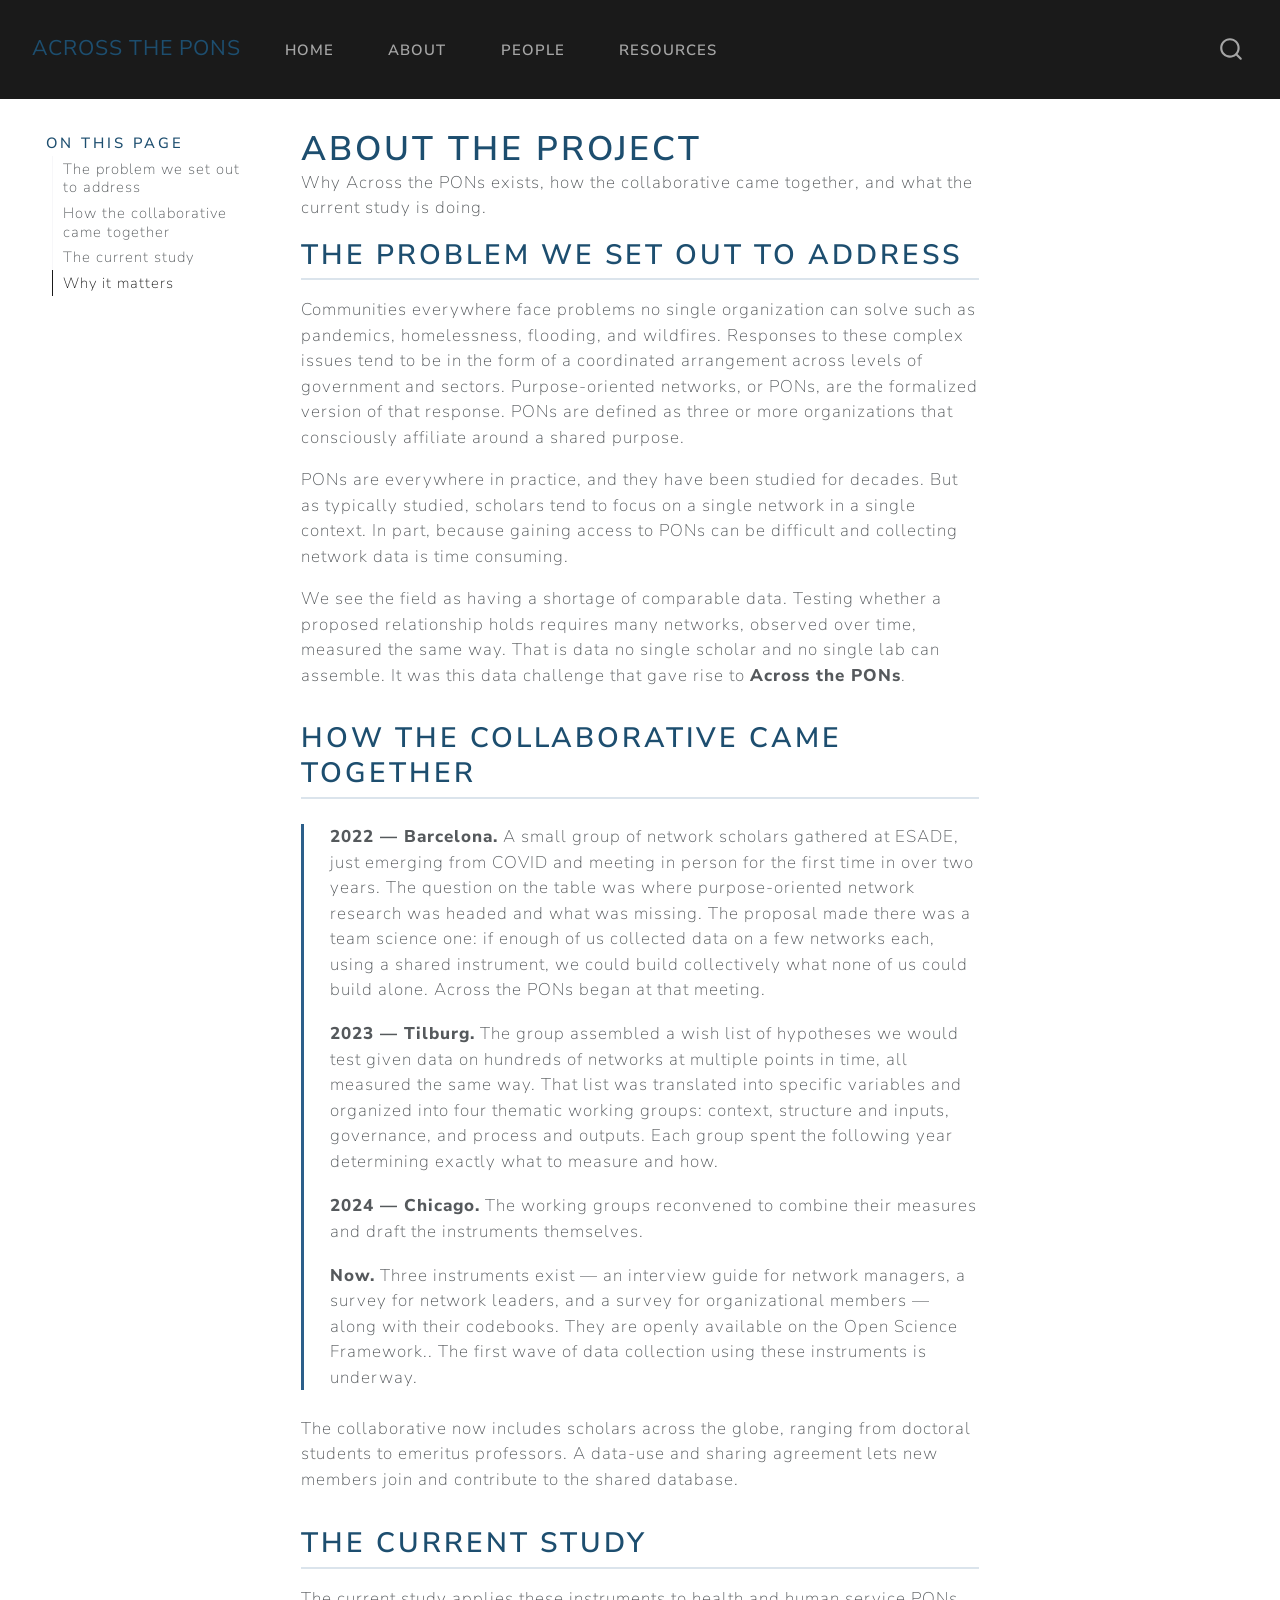
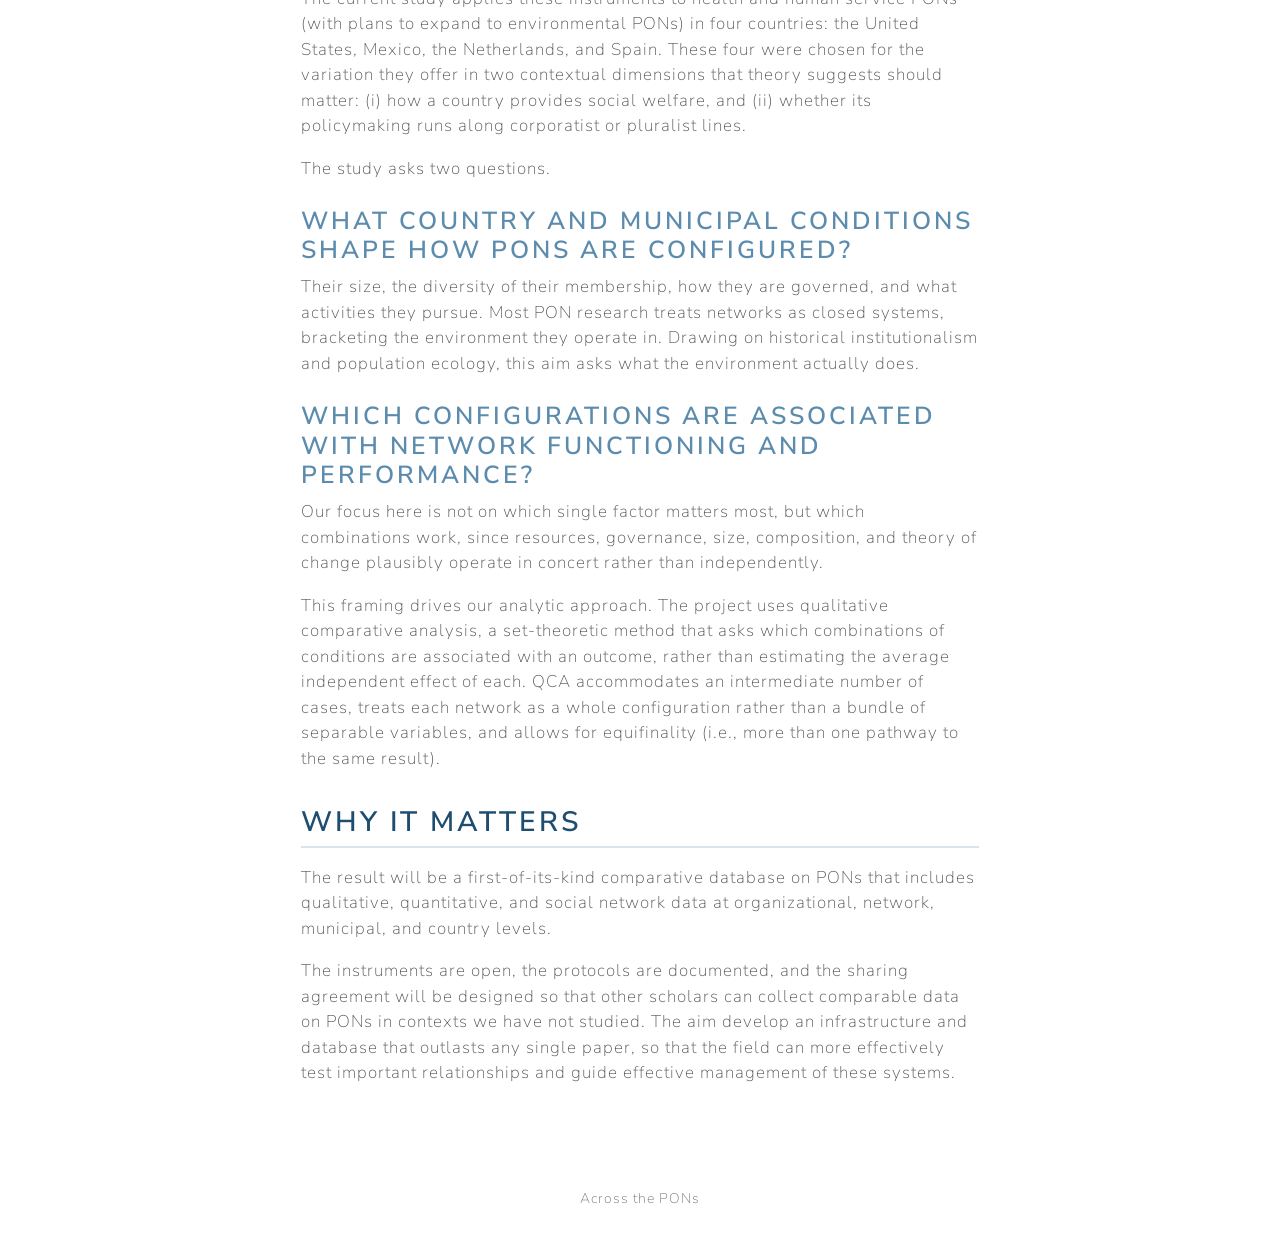
==== commit b565a9b2: "Built site for gh-pages" ====
--- a/about.html
+++ b/about.html
@@ -171,7 +171,7 @@
 
 <section id="the-problem-we-set-out-to-address" class="level2">
 <h2 class="anchored" data-anchor-id="the-problem-we-set-out-to-address">The problem we set out to address</h2>
-<p>Communities everywhere face problems no single organization can solve such as pandemics, homelessness, flooding, wildfire. Responses to these complex issues tend to be in the form of a coordinated arrangement across levels of government and sectors. Purpose-oriented networks, or PONs, are the formalized version of that response. PONs are defined as three or more organizations that consciously affiliate around a shared purpose.</p>
+<p>Communities everywhere face problems no single organization can solve such as pandemics, homelessness, flooding, and wildfires. Responses to these complex issues tend to be in the form of a coordinated arrangement across levels of government and sectors. Purpose-oriented networks, or PONs, are the formalized version of that response. PONs are defined as three or more organizations that consciously affiliate around a shared purpose.</p>
 <p>PONs are everywhere in practice, and they have been studied for decades. But as typically studied, scholars tend to focus on a single network in a single context. In part, because gaining access to PONs can be difficult and collecting network data is time consuming.</p>
 <p>We see the field as having a shortage of comparable data. Testing whether a proposed relationship holds requires many networks, observed over time, measured the same way. That is data no single scholar and no single lab can assemble. It was this data challenge that gave rise to <strong>Across the PONs</strong>.</p>
 </section>
@@ -187,7 +187,7 @@
 </section>
 <section id="the-current-study" class="level2">
 <h2 class="anchored" data-anchor-id="the-current-study">The current study</h2>
-<p>The current study applies these instruments to health and human service PONs (with plans to expand to environmental PONs) in four countries: the United States, Mexico, the Netherlands, and Spain. These four were chosen for the variation they offer in two contextual dimensions that theory suggests should matter — how a country provides social welfare, and whether its policymaking runs along corporatist or pluralist lines.</p>
+<p>The current study applies these instruments to health and human service PONs (with plans to expand to environmental PONs) in four countries: the United States, Mexico, the Netherlands, and Spain. These four were chosen for the variation they offer in two contextual dimensions that theory suggests should matter: (i) how a country provides social welfare, and (ii) whether its policymaking runs along corporatist or pluralist lines.</p>
 <p>The study asks two questions.</p>
 <section id="what-country-and-municipal-conditions-shape-how-pons-are-configured" class="level3">
 <h3 class="anchored" data-anchor-id="what-country-and-municipal-conditions-shape-how-pons-are-configured">What country and municipal conditions shape how PONs are configured?</h3>
@@ -202,7 +202,7 @@
 <section id="why-it-matters" class="level2">
 <h2 class="anchored" data-anchor-id="why-it-matters">Why it matters</h2>
 <p>The result will be a first-of-its-kind comparative database on PONs that includes qualitative, quantitative, and social network data at organizational, network, municipal, and country levels.</p>
-<p>The instruments are open, the protocols are documented, and the sharing agreement will be designed so that other scholars can collect comparable data on PONs in contexts we have not studied. The aim is infrastructure that outlasts any single project, so that the field can effectively test important relationships and guide effective management of these systems.</p>
+<p>The instruments are open, the protocols are documented, and the sharing agreement will be designed so that other scholars can collect comparable data on PONs in contexts we have not studied. The aim develop an infrastructure and database that outlasts any single paper, so that the field can more effectively test important relationships and guide effective management of these systems.</p>
 
 
 </section>
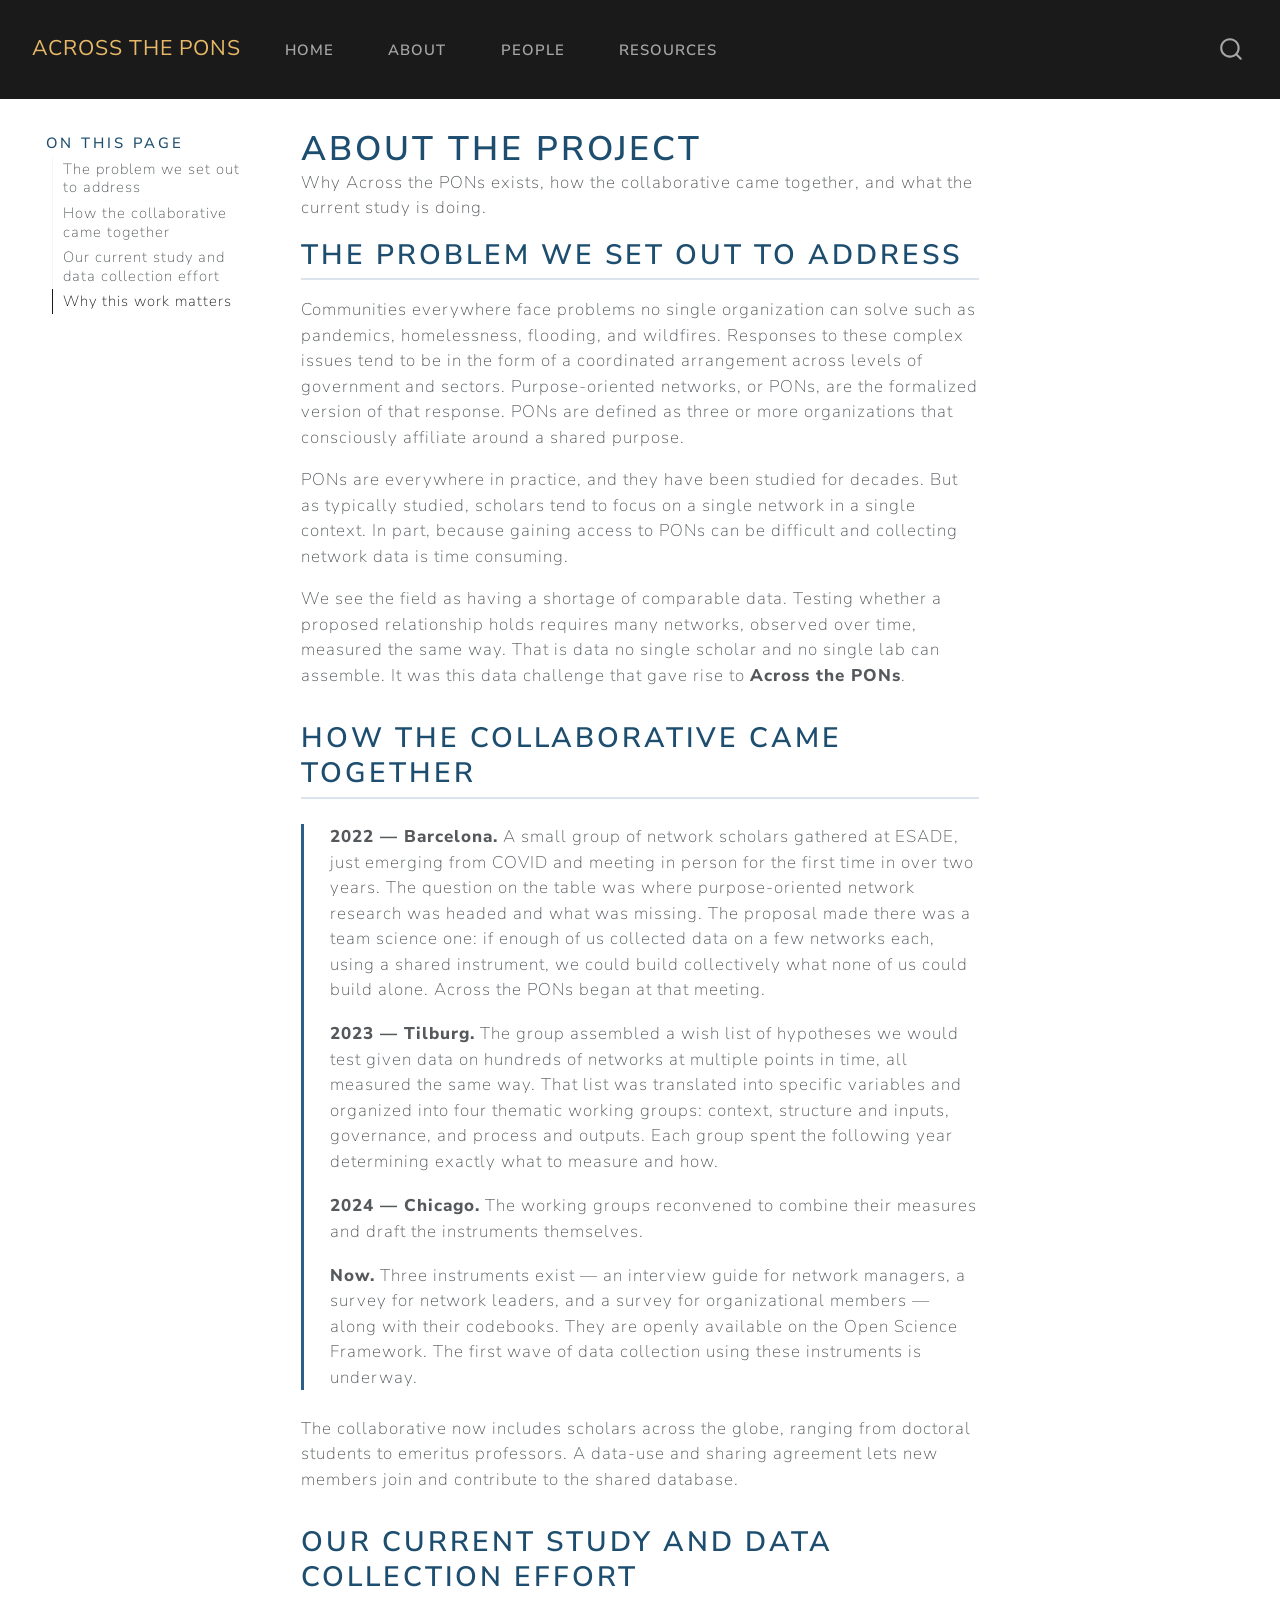
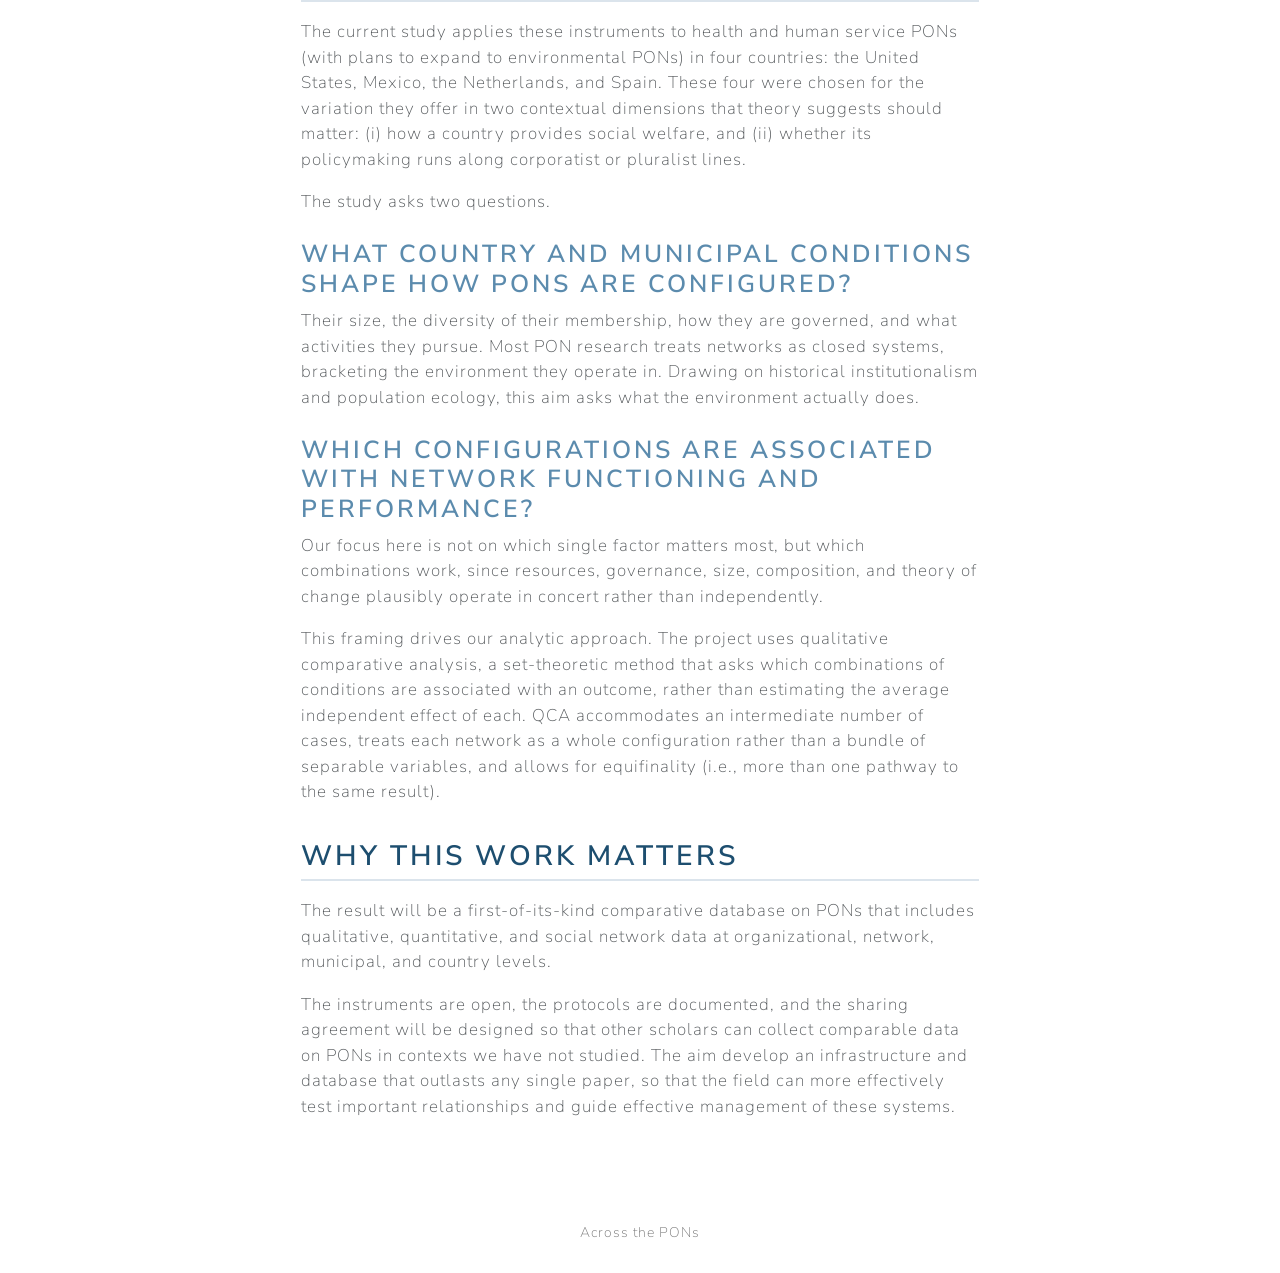
==== commit 556be526: "Built site for gh-pages" ====
--- a/about.html
+++ b/about.html
@@ -129,12 +129,12 @@
   <ul>
   <li><a href="#the-problem-we-set-out-to-address" id="toc-the-problem-we-set-out-to-address" class="nav-link active" data-scroll-target="#the-problem-we-set-out-to-address">The problem we set out to address</a></li>
   <li><a href="#how-the-collaborative-came-together" id="toc-how-the-collaborative-came-together" class="nav-link" data-scroll-target="#how-the-collaborative-came-together">How the collaborative came together</a></li>
-  <li><a href="#the-current-study" id="toc-the-current-study" class="nav-link" data-scroll-target="#the-current-study">The current study</a>
+  <li><a href="#our-current-study-and-data-collection-effort" id="toc-our-current-study-and-data-collection-effort" class="nav-link" data-scroll-target="#our-current-study-and-data-collection-effort">Our current study and data collection effort</a>
   <ul class="collapse">
   <li><a href="#what-country-and-municipal-conditions-shape-how-pons-are-configured" id="toc-what-country-and-municipal-conditions-shape-how-pons-are-configured" class="nav-link" data-scroll-target="#what-country-and-municipal-conditions-shape-how-pons-are-configured">What country and municipal conditions shape how PONs are configured?</a></li>
   <li><a href="#which-configurations-are-associated-with-network-functioning-and-performance" id="toc-which-configurations-are-associated-with-network-functioning-and-performance" class="nav-link" data-scroll-target="#which-configurations-are-associated-with-network-functioning-and-performance">Which configurations are associated with network functioning and performance?</a></li>
   </ul></li>
-  <li><a href="#why-it-matters" id="toc-why-it-matters" class="nav-link" data-scroll-target="#why-it-matters">Why it matters</a></li>
+  <li><a href="#why-this-work-matters" id="toc-why-this-work-matters" class="nav-link" data-scroll-target="#why-this-work-matters">Why this work matters</a></li>
   </ul>
 </nav>
 </nav>
@@ -181,12 +181,12 @@
 <p><strong>2022 — Barcelona.</strong> A small group of network scholars gathered at ESADE, just emerging from COVID and meeting in person for the first time in over two years. The question on the table was where purpose-oriented network research was headed and what was missing. The proposal made there was a team science one: if enough of us collected data on a few networks each, using a shared instrument, we could build collectively what none of us could build alone. Across the PONs began at that meeting.</p>
 <p><strong>2023 — Tilburg.</strong> The group assembled a wish list of hypotheses we would test given data on hundreds of networks at multiple points in time, all measured the same way. That list was translated into specific variables and organized into four thematic working groups: context, structure and inputs, governance, and process and outputs. Each group spent the following year determining exactly what to measure and how.</p>
 <p><strong>2024 — Chicago.</strong> The working groups reconvened to combine their measures and draft the instruments themselves.</p>
-<p><strong>Now.</strong> Three instruments exist — an interview guide for network managers, a survey for network leaders, and a survey for organizational members — along with their codebooks. They are openly available on the Open Science Framework.. The first wave of data collection using these instruments is underway.</p>
+<p><strong>Now.</strong> Three instruments exist — an interview guide for network managers, a survey for network leaders, and a survey for organizational members — along with their codebooks. They are openly available on the Open Science Framework. The first wave of data collection using these instruments is underway.</p>
 </div>
 <p>The collaborative now includes scholars across the globe, ranging from doctoral students to emeritus professors. A data-use and sharing agreement lets new members join and contribute to the shared database.</p>
 </section>
-<section id="the-current-study" class="level2">
-<h2 class="anchored" data-anchor-id="the-current-study">The current study</h2>
+<section id="our-current-study-and-data-collection-effort" class="level2">
+<h2 class="anchored" data-anchor-id="our-current-study-and-data-collection-effort">Our current study and data collection effort</h2>
 <p>The current study applies these instruments to health and human service PONs (with plans to expand to environmental PONs) in four countries: the United States, Mexico, the Netherlands, and Spain. These four were chosen for the variation they offer in two contextual dimensions that theory suggests should matter: (i) how a country provides social welfare, and (ii) whether its policymaking runs along corporatist or pluralist lines.</p>
 <p>The study asks two questions.</p>
 <section id="what-country-and-municipal-conditions-shape-how-pons-are-configured" class="level3">
@@ -199,8 +199,8 @@
 <p>This framing drives our analytic approach. The project uses qualitative comparative analysis, a set-theoretic method that asks which combinations of conditions are associated with an outcome, rather than estimating the average independent effect of each. QCA accommodates an intermediate number of cases, treats each network as a whole configuration rather than a bundle of separable variables, and allows for equifinality (i.e., more than one pathway to the same result).</p>
 </section>
 </section>
-<section id="why-it-matters" class="level2">
-<h2 class="anchored" data-anchor-id="why-it-matters">Why it matters</h2>
+<section id="why-this-work-matters" class="level2">
+<h2 class="anchored" data-anchor-id="why-this-work-matters">Why this work matters</h2>
 <p>The result will be a first-of-its-kind comparative database on PONs that includes qualitative, quantitative, and social network data at organizational, network, municipal, and country levels.</p>
 <p>The instruments are open, the protocols are documented, and the sharing agreement will be designed so that other scholars can collect comparable data on PONs in contexts we have not studied. The aim develop an infrastructure and database that outlasts any single paper, so that the field can more effectively test important relationships and guide effective management of these systems.</p>
 
--- a/styles.css
+++ b/styles.css
@@ -4,6 +4,7 @@
    #1d4e6f  deep blue   — section headings, page titles
    #2c5f8a  mid blue    — accents, borders, links
    #4a7fa5  light blue  — subheadings
+   #e8b968  warm gold   — banner title, navbar brand (on dark)
    #f8f9fa  light grey  — card and table row backgrounds
    ------------------------------------------------------------------ */
 
@@ -37,7 +38,7 @@
 }
 
 .navbar-brand {
-  color: #1d4e6f !important;
+  color: #e8b968 !important;
 }
 
 /* Lux renders strong too lightly to read as emphasis */
@@ -86,6 +87,10 @@
 .quarto-title-banner h1.title,
 .quarto-title-banner .subtitle {
   text-shadow: 0 2px 8px rgba(0, 0, 0, 0.55);
+}
+
+.quarto-title-banner h1.title {
+  color: #e8b968;
 }
 
 
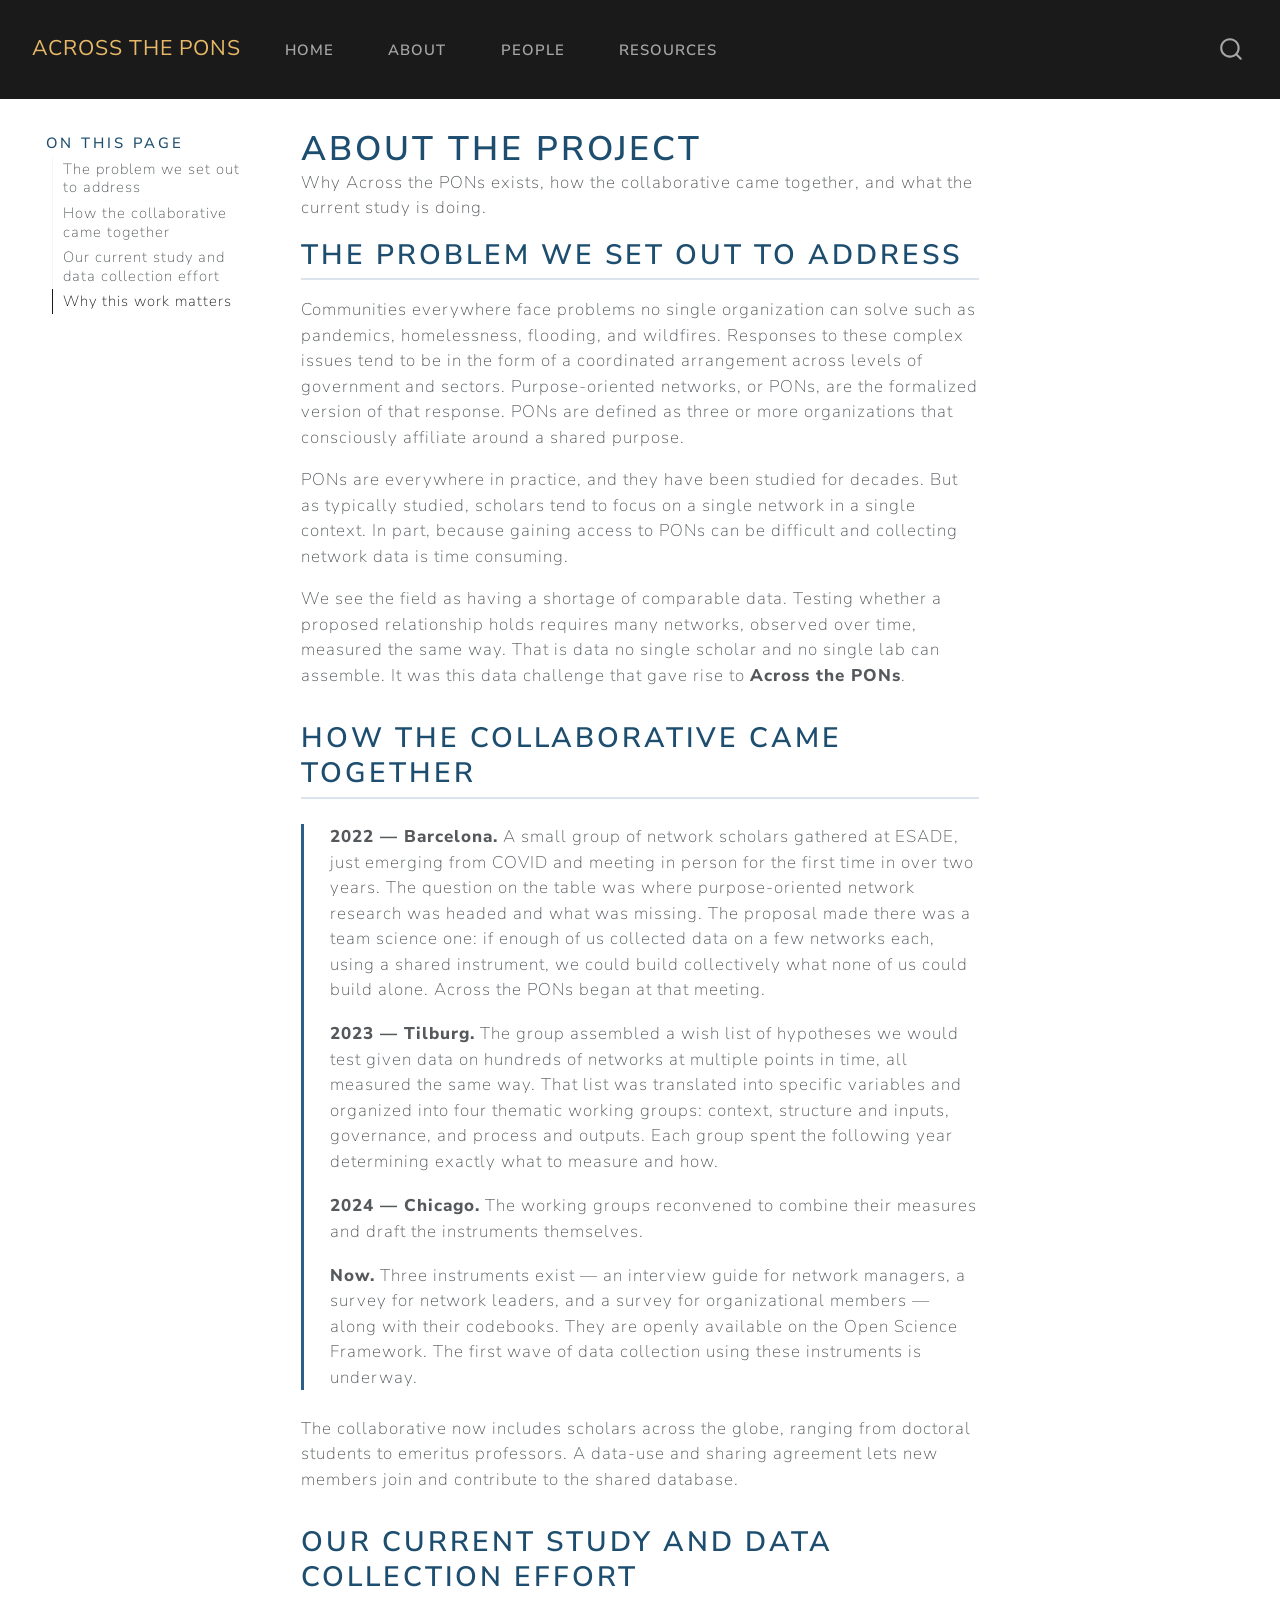
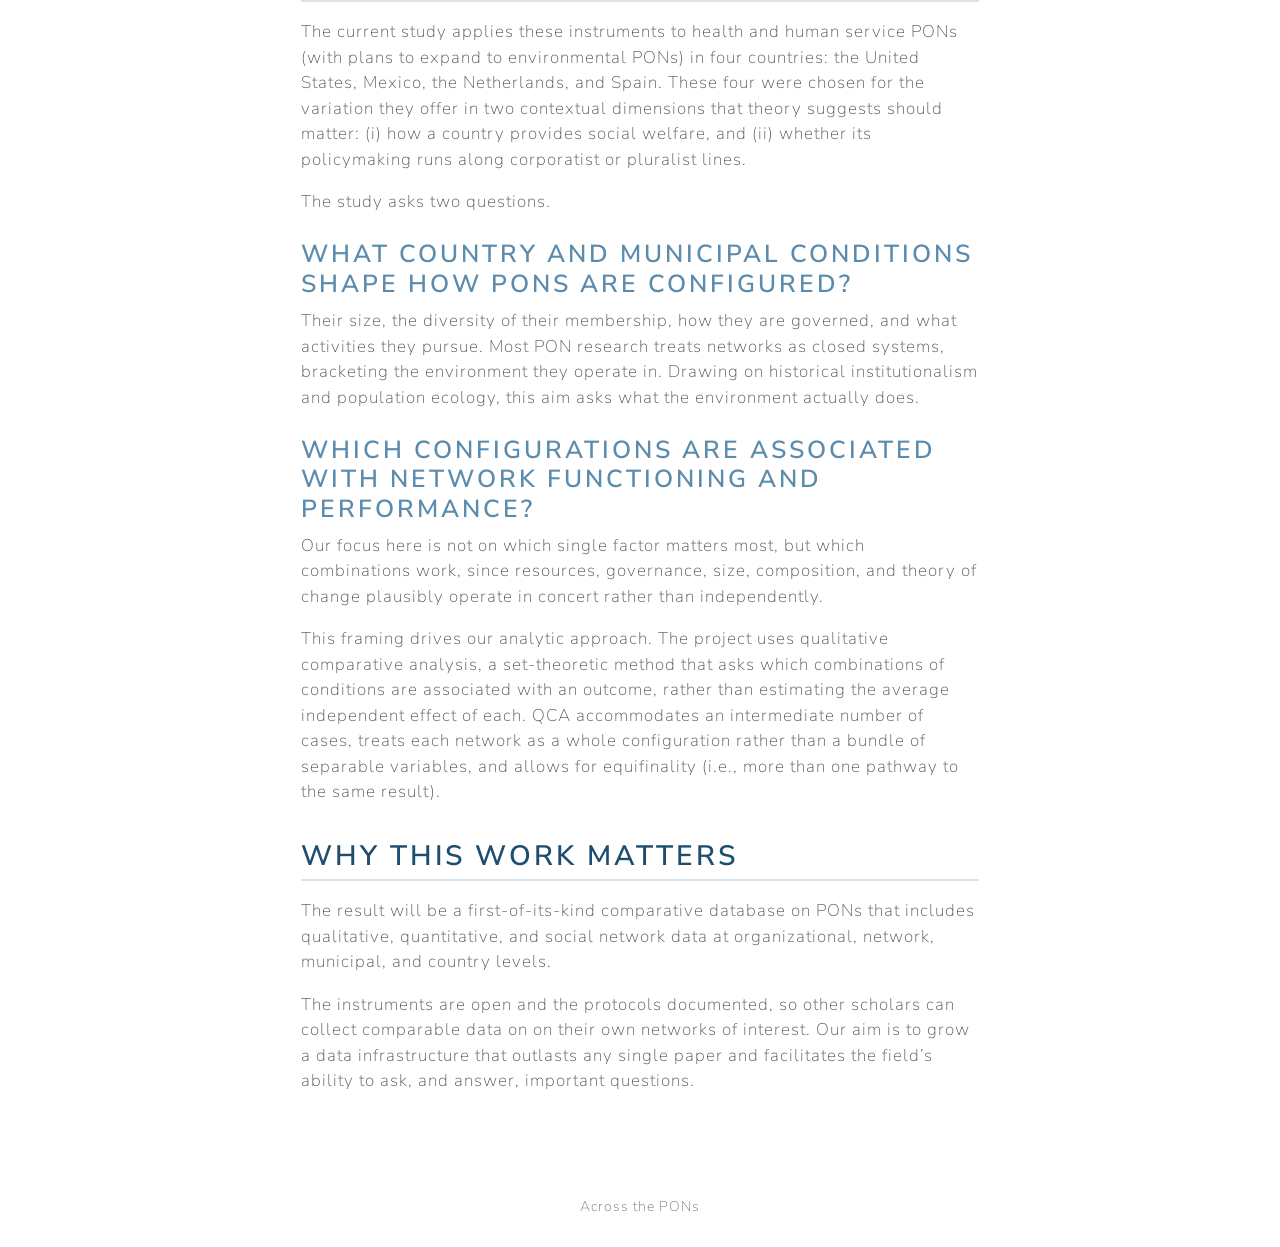
==== commit 6801ebf6: "Built site for gh-pages" ====
--- a/about.html
+++ b/about.html
@@ -202,7 +202,7 @@
 <section id="why-this-work-matters" class="level2">
 <h2 class="anchored" data-anchor-id="why-this-work-matters">Why this work matters</h2>
 <p>The result will be a first-of-its-kind comparative database on PONs that includes qualitative, quantitative, and social network data at organizational, network, municipal, and country levels.</p>
-<p>The instruments are open, the protocols are documented, and the sharing agreement will be designed so that other scholars can collect comparable data on PONs in contexts we have not studied. The aim develop an infrastructure and database that outlasts any single paper, so that the field can more effectively test important relationships and guide effective management of these systems.</p>
+<p>The instruments are open and the protocols documented, so other scholars can collect comparable data on on their own networks of interest. Our aim is to grow a data infrastructure that outlasts any single paper and facilitates the field’s ability to ask, and answer, important questions.</p>
 
 
 </section>
